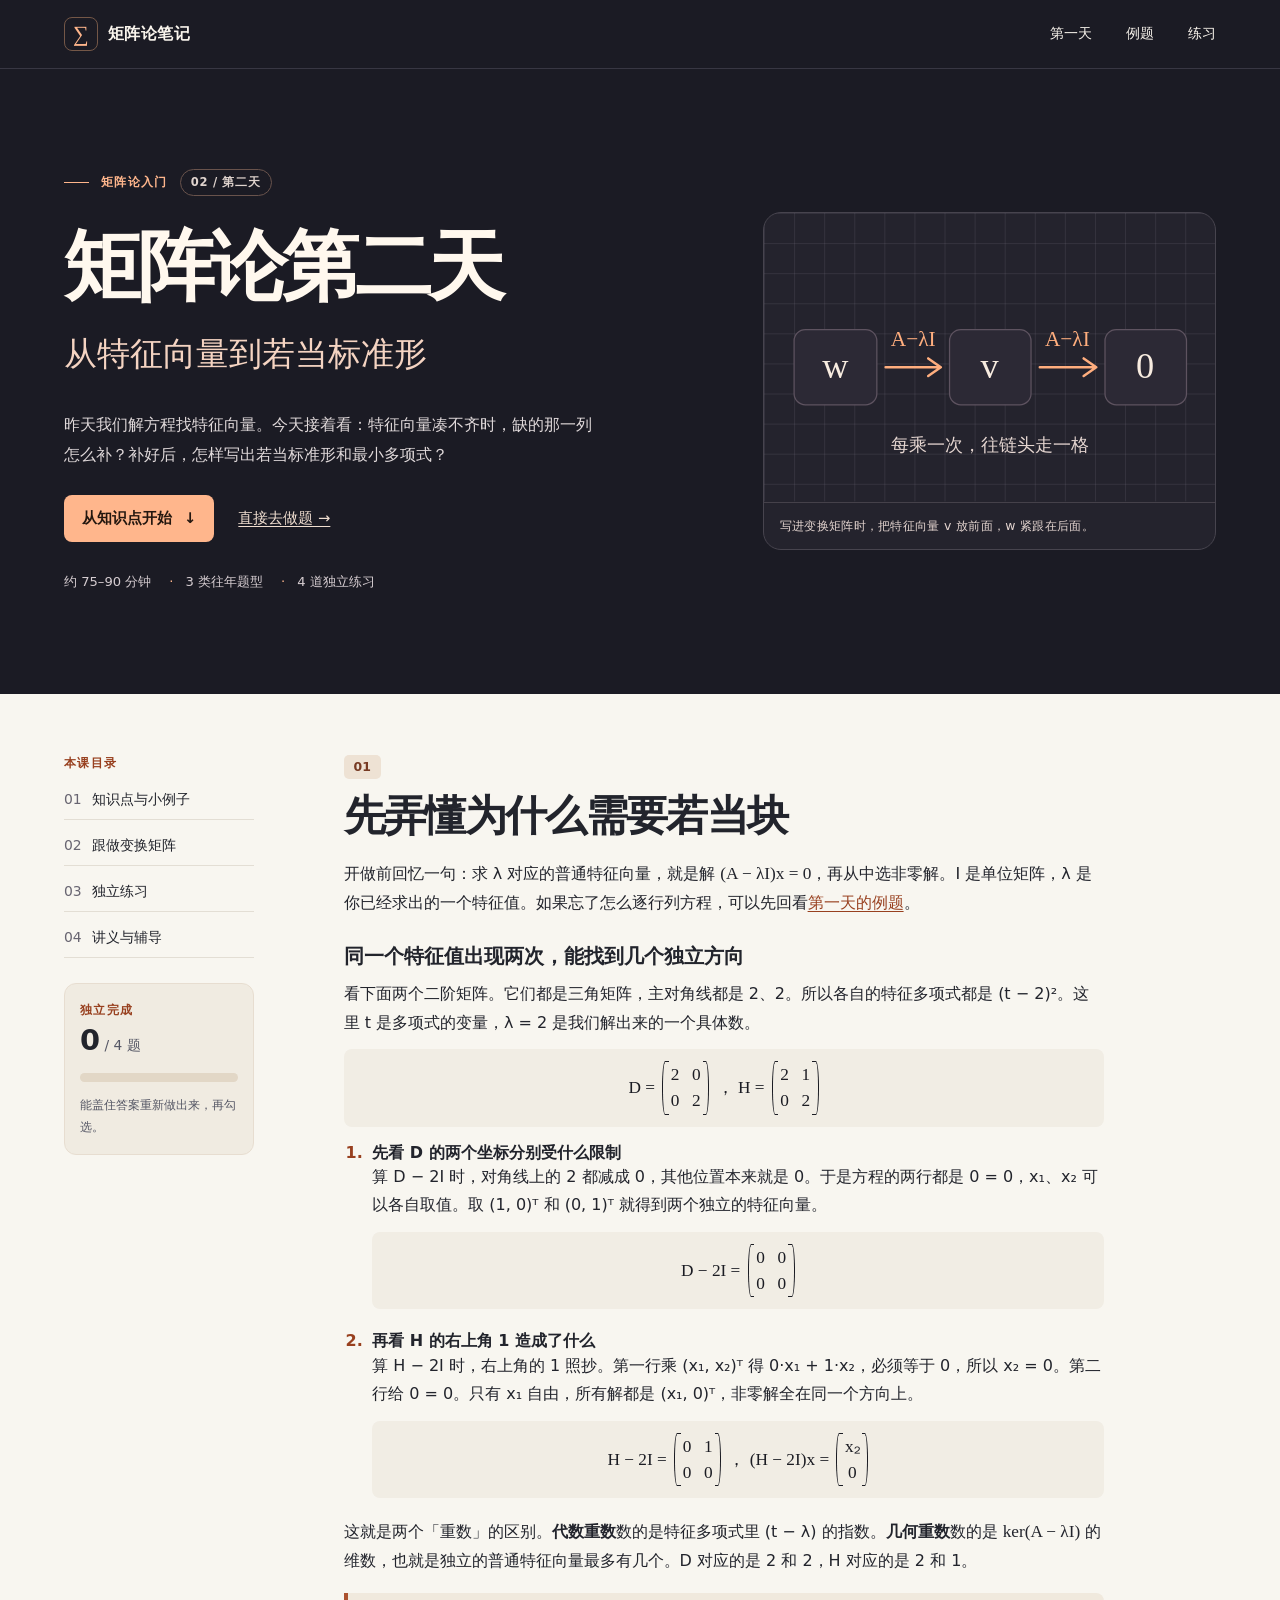
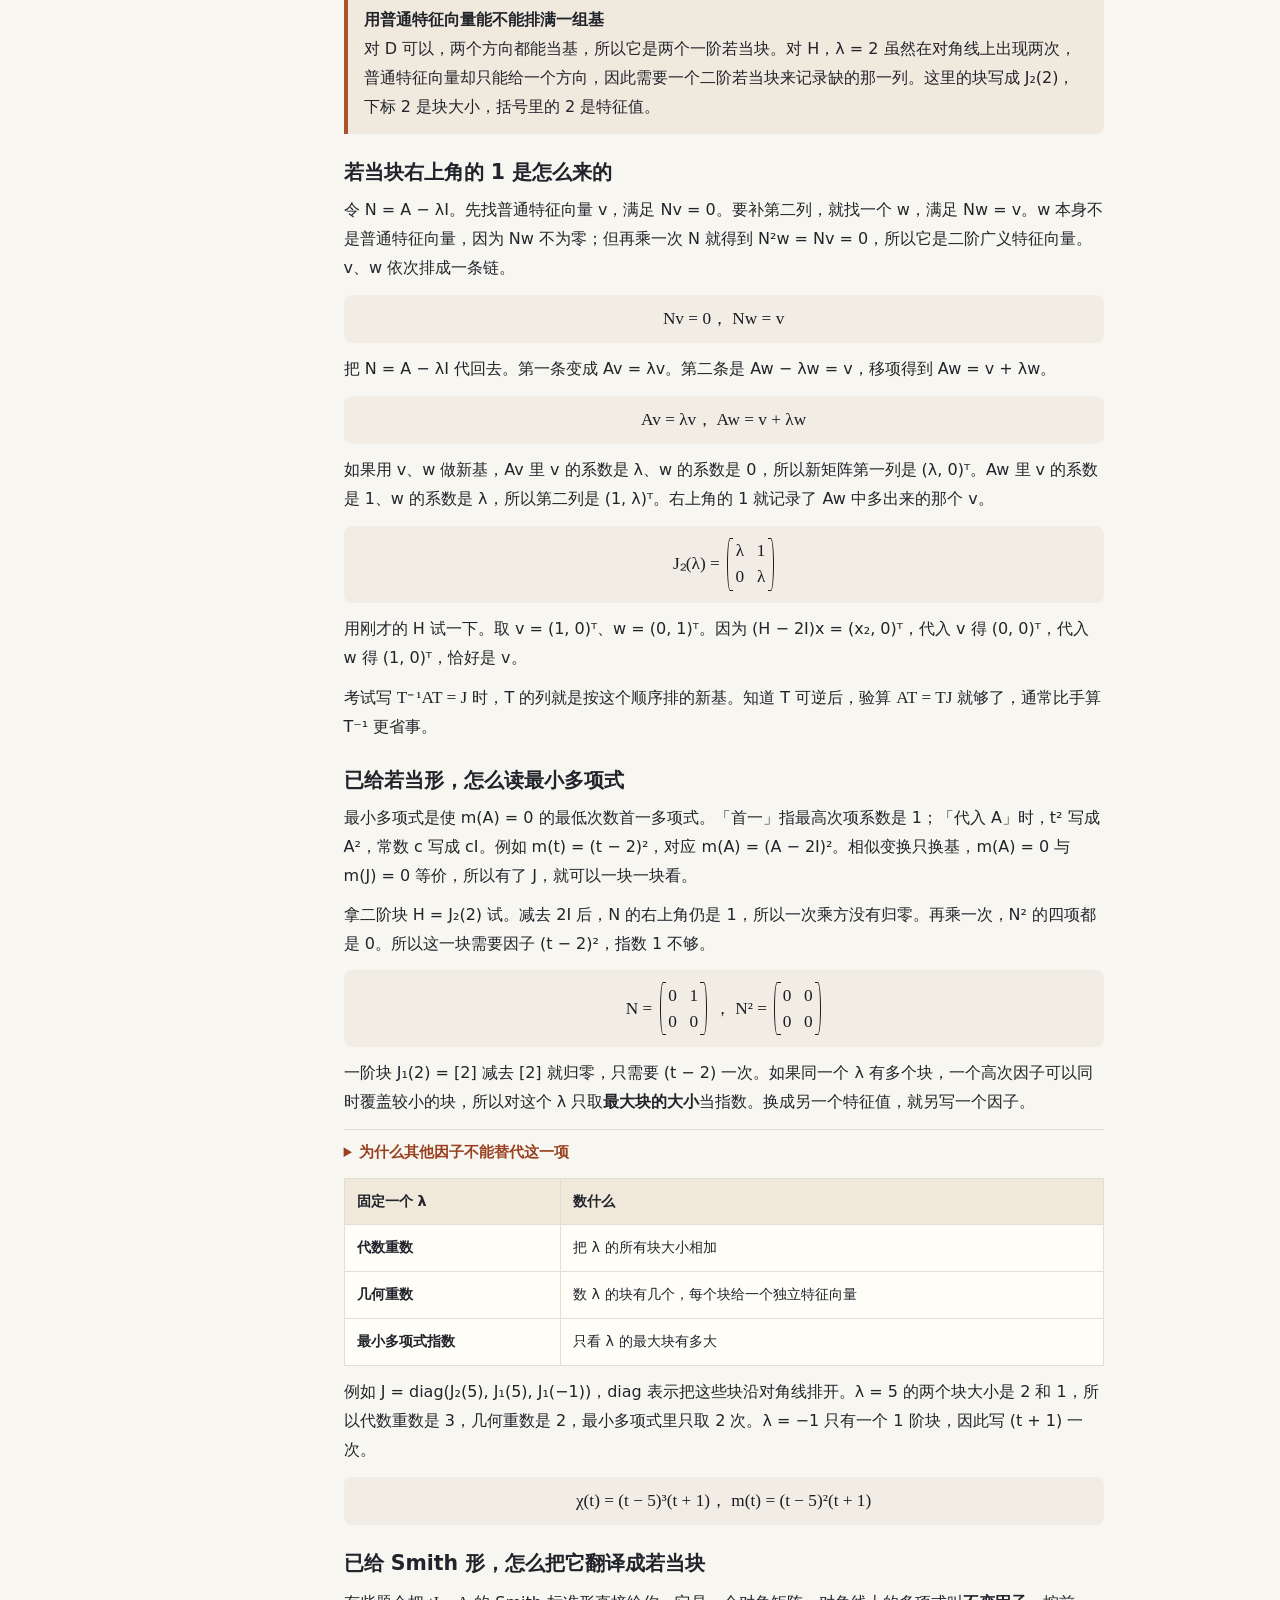
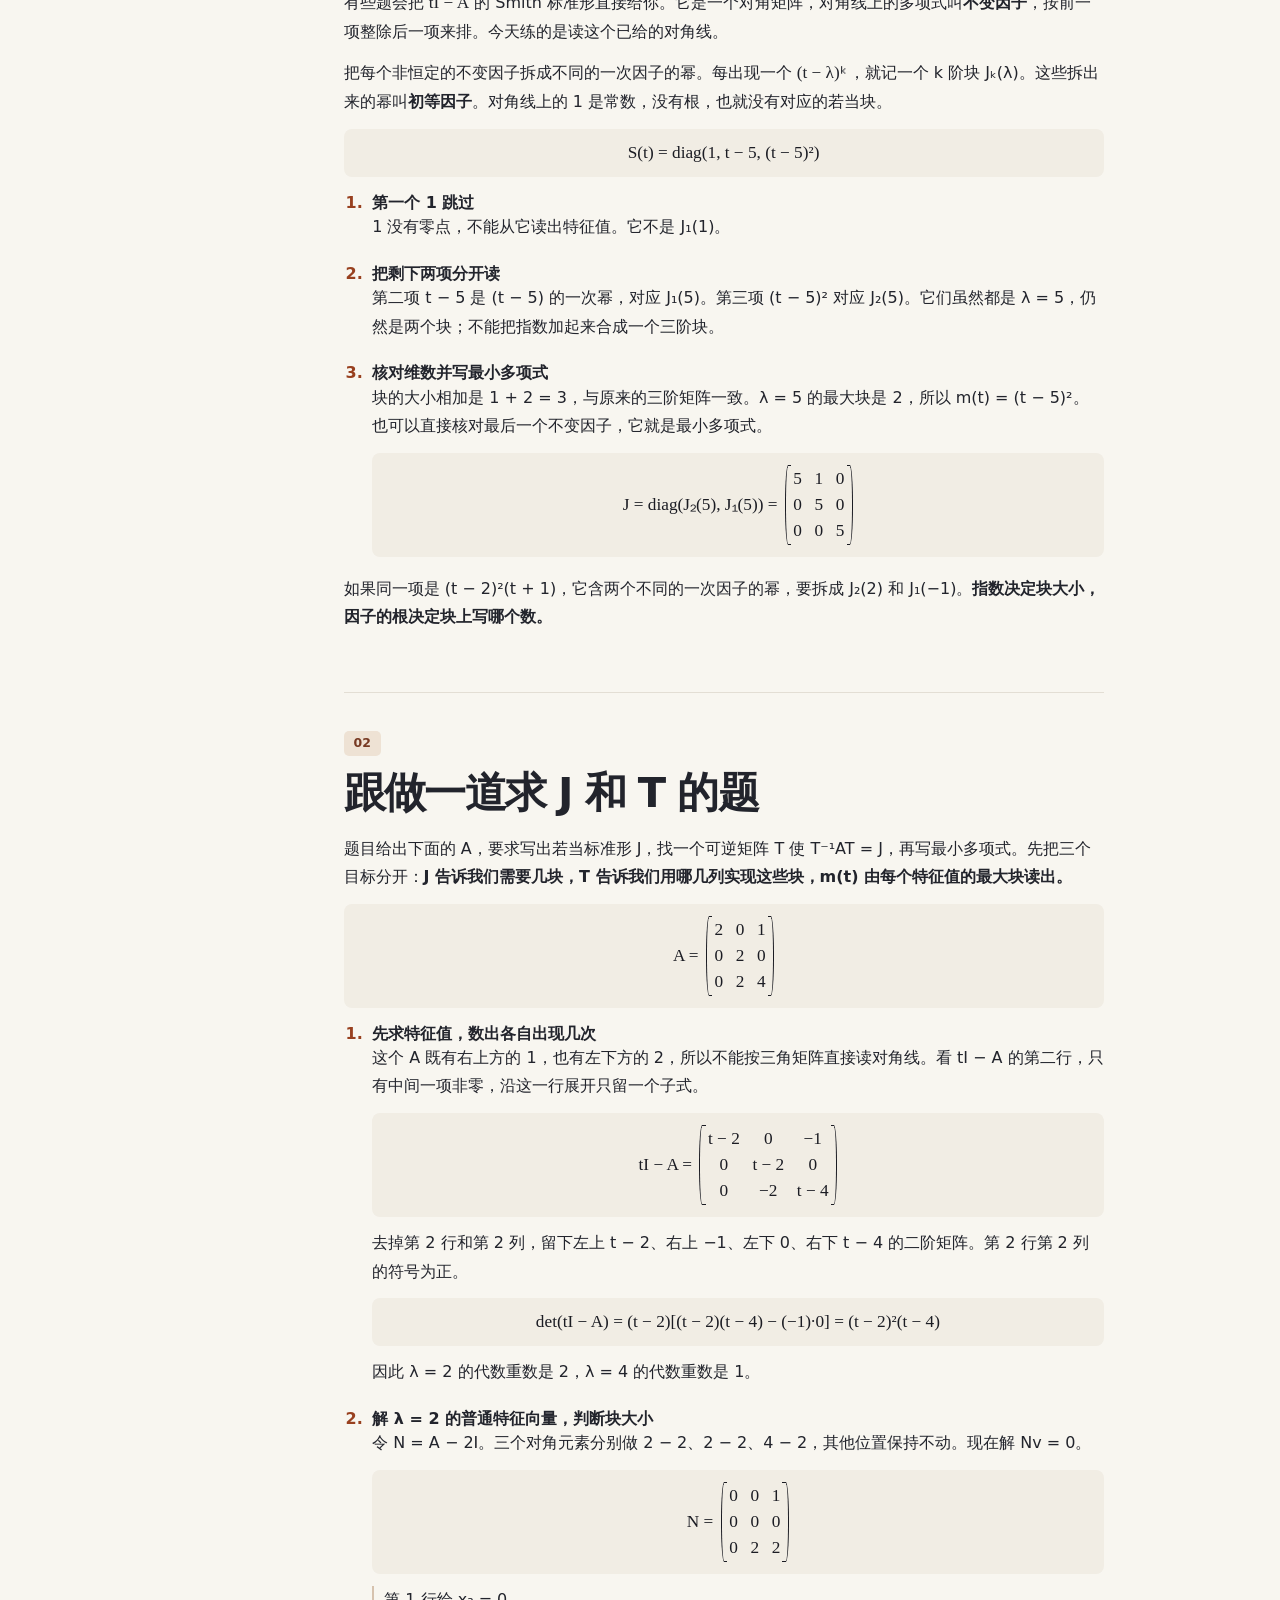
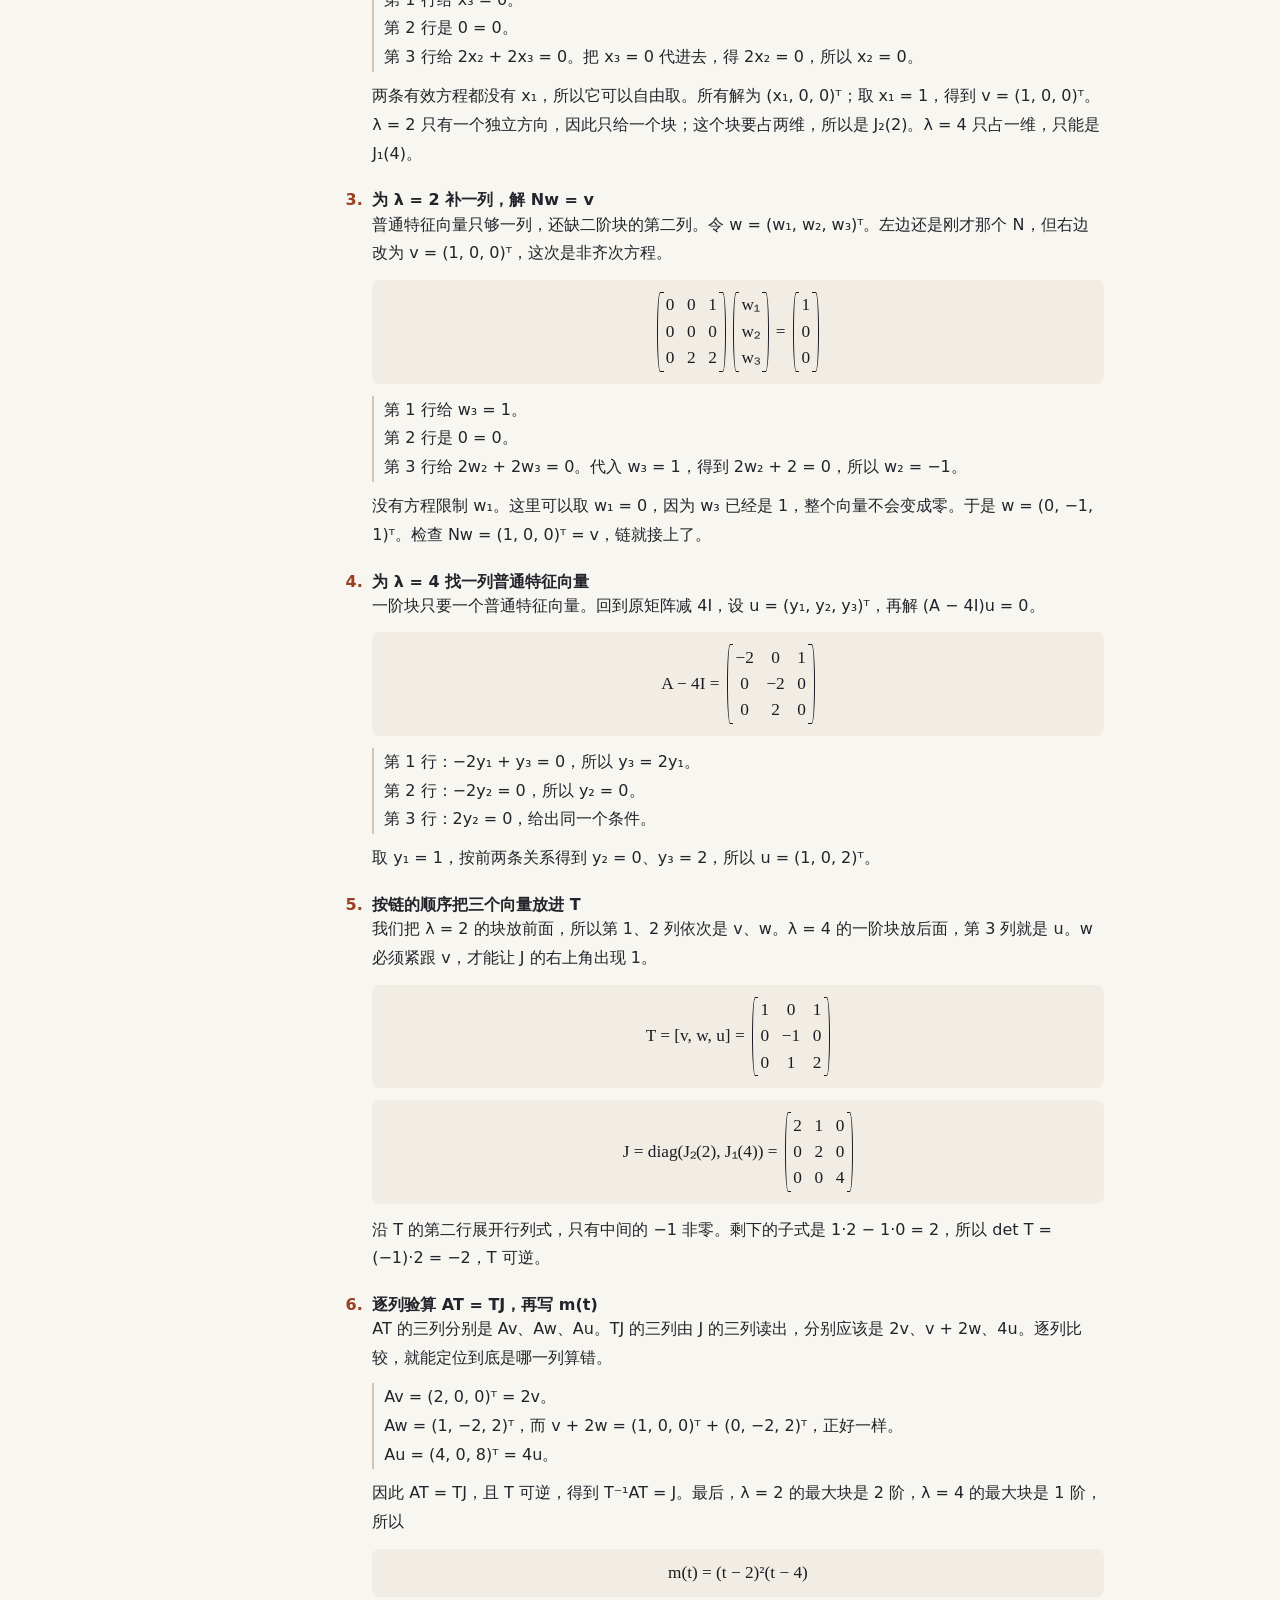
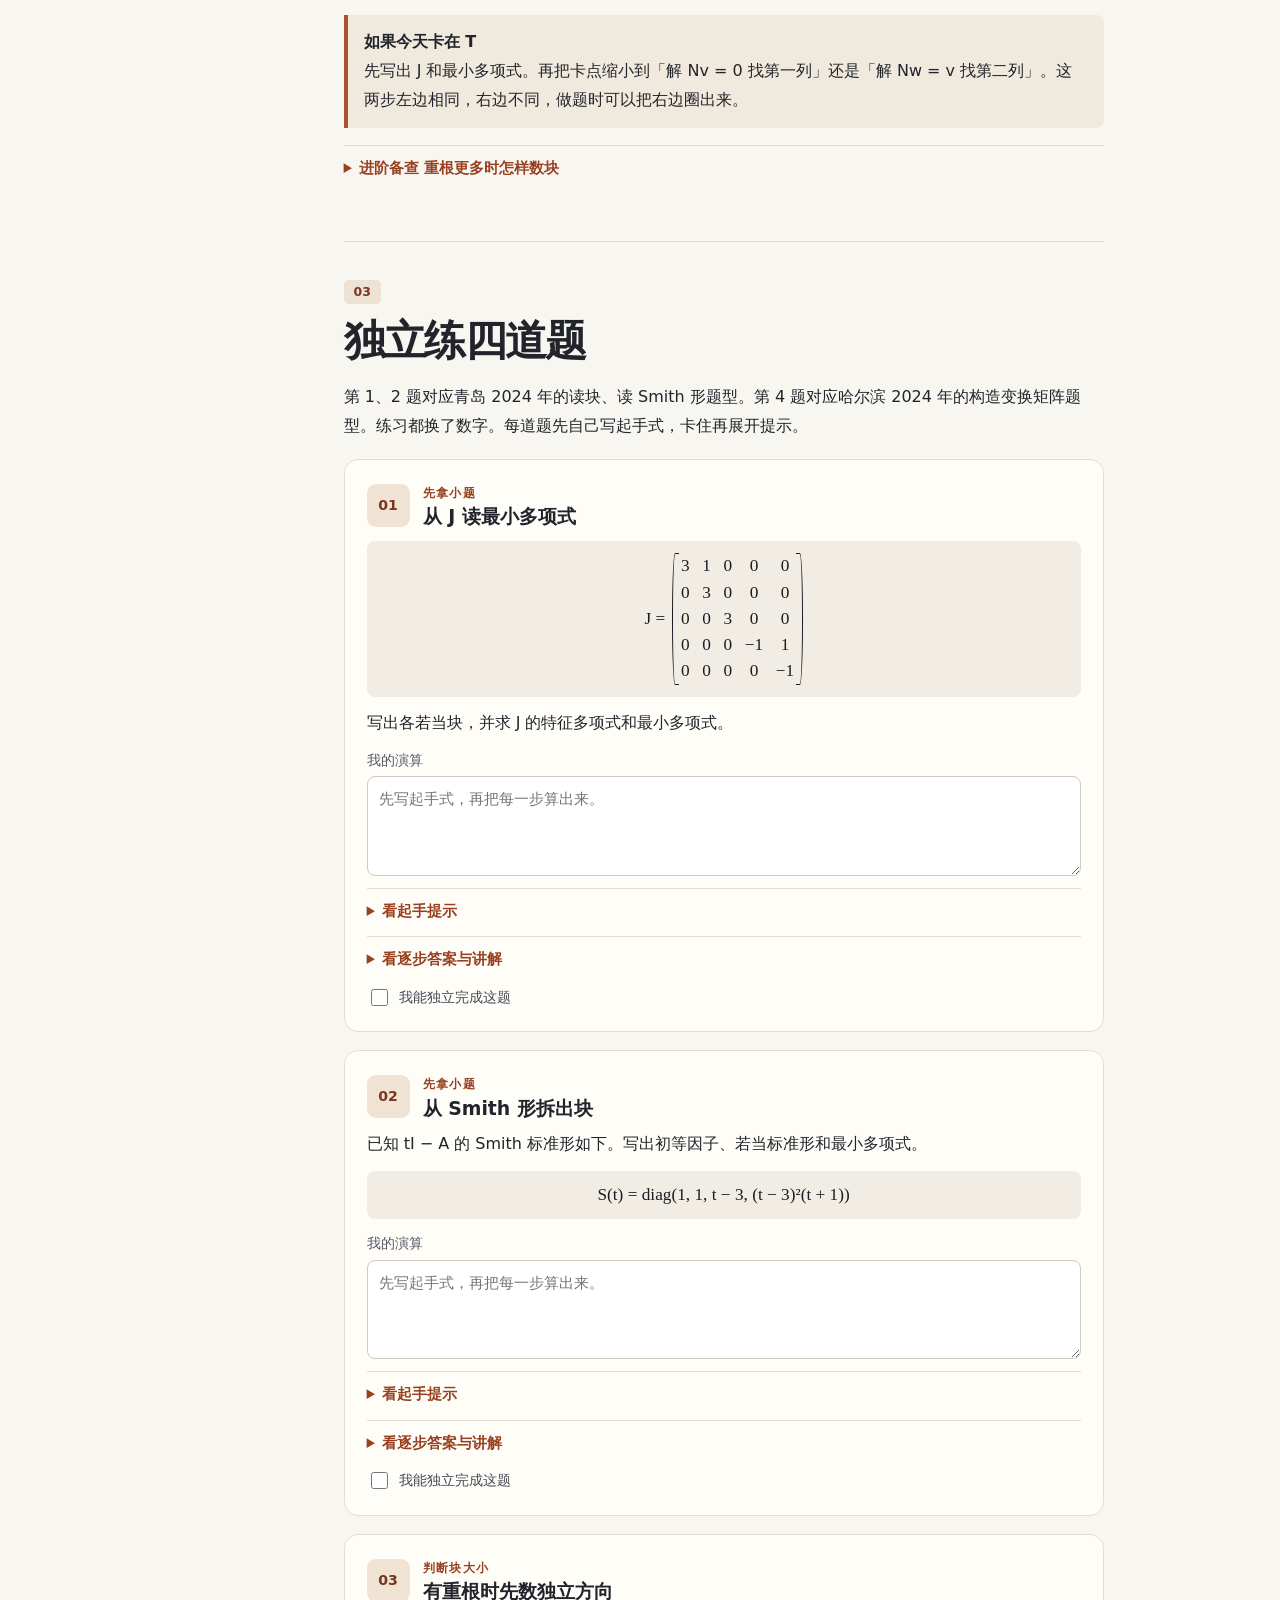
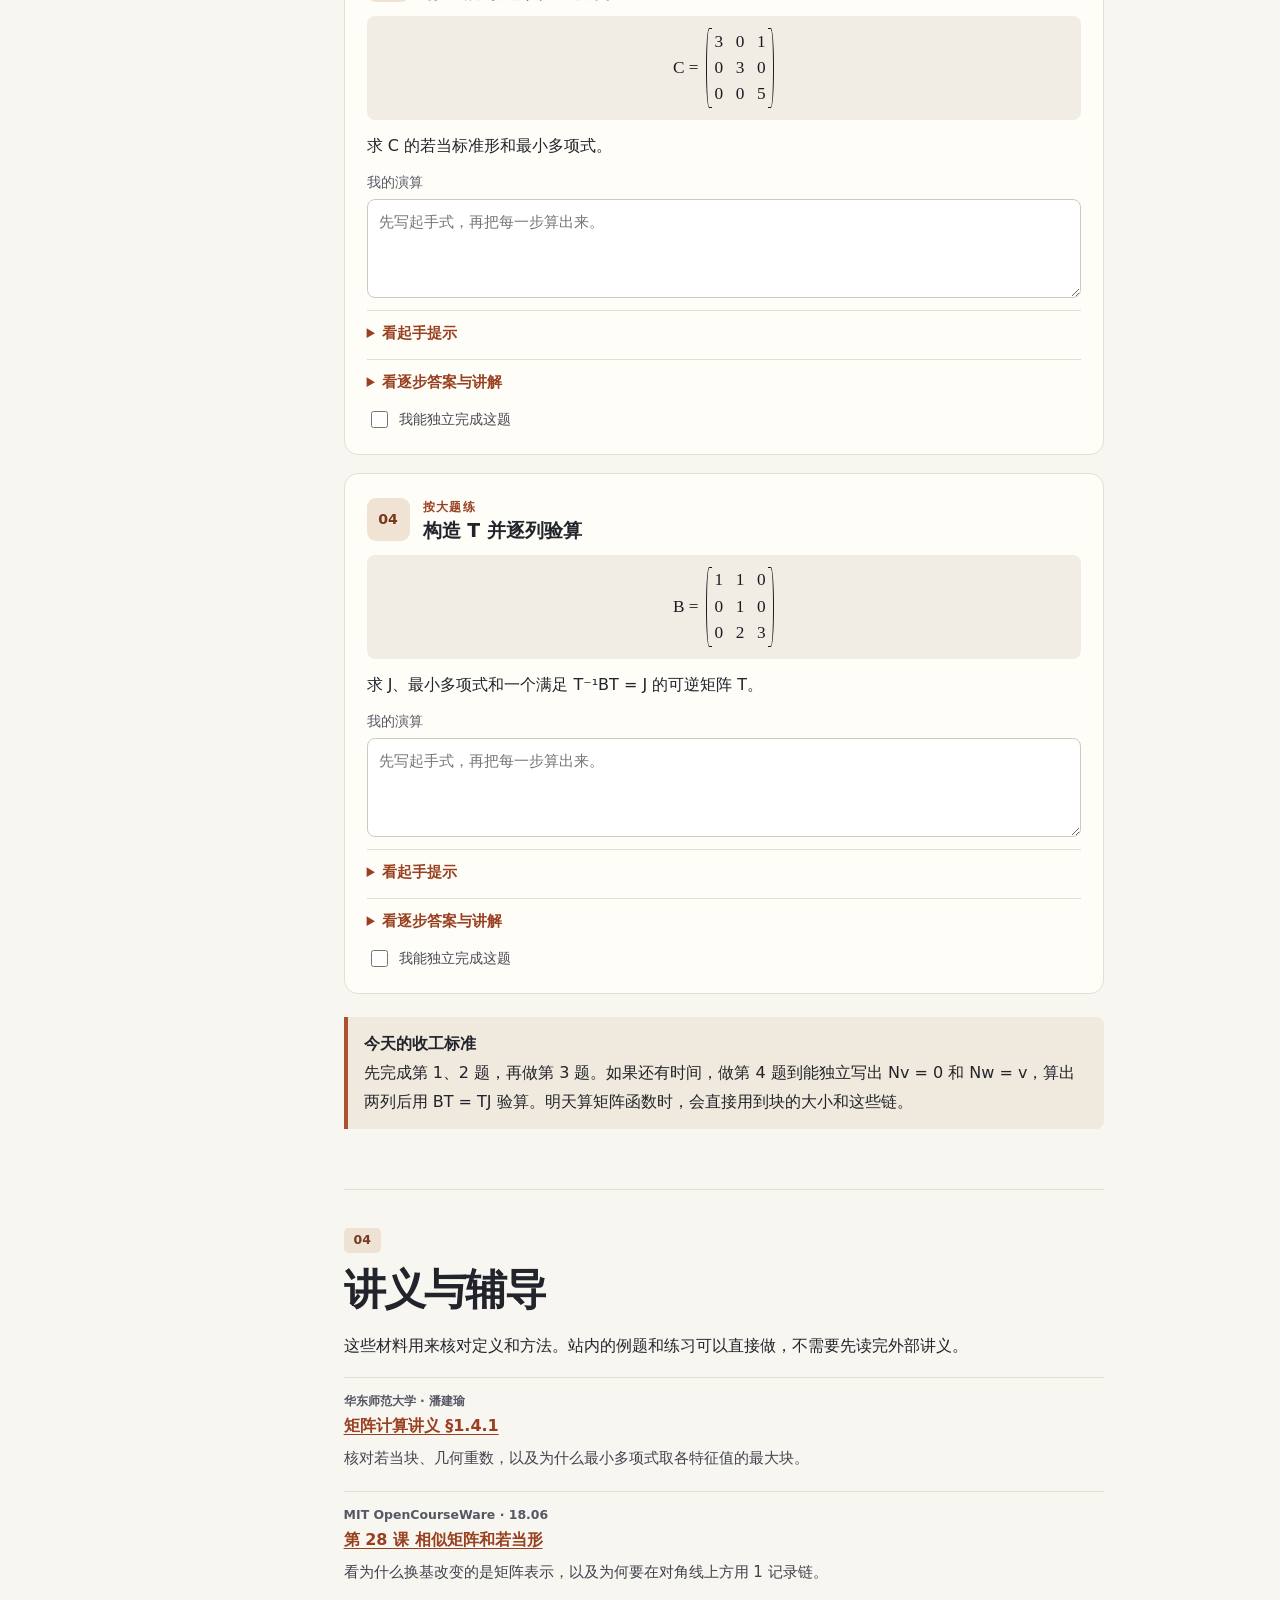
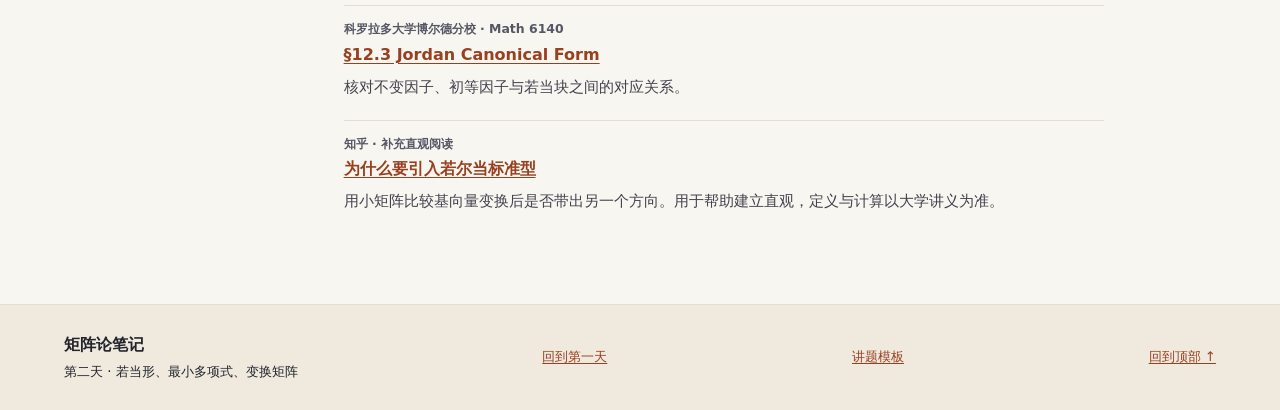
==== day-2.html @ 18c8e643 "Add the second matrix theory lesson on Jordan form" ====
<!doctype html>
<!-- Static adaptation of the Minima default and post layouts. See LICENSE.minima. -->
<html lang="zh-CN">
<head><meta charset="utf-8"><meta name="viewport" content="width=device-width, initial-scale=1">
<title>矩阵论第二天｜若当标准形</title>
<meta name="description" content="从特征向量接到若当标准形。逐步学会读 Jordan 块和 Smith 形、求最小多项式、构造变换矩阵。">
<link rel="stylesheet" href="./style.css"><script src="./study.js" defer></script></head>
<body id="top" data-lesson="night-2"><a class="skip" href="#lesson">跳到正文</a>
<header class="site-header"><div class="wrap header-inner"><a class="brand" href="./index.html"><span class="brand-mark" aria-hidden="true">∑</span>矩阵论笔记</a><nav aria-label="主要导航"><a href="./index.html">第一天</a><a href="#worked">例题</a><a href="#practice">练习</a></nav></div></header>
<main class="page-content" id="lesson"><article class="post">
<header class="hero"><div class="wrap hero-inner"><div>
<p class="eyebrow hero-kicker"><span></span> 矩阵论入门 <b>02 / 第二天</b></p>
<h1>矩阵论第二天</h1><p class="hero-sub">从特征向量到若当标准形</p>
<p class="hero-lede">昨天我们解方程找特征向量。今天接着看：特征向量凑不齐时，缺的那一列怎么补？补好后，怎样写出若当标准形和最小多项式？</p>
<div class="hero-actions"><a class="button" href="#concepts">从知识点开始 <span aria-hidden="true">↓</span></a><a class="hero-link" href="#practice">直接去做题 →</a></div>
<div class="hero-meta"><span>约 75–90 分钟</span><span>3 类往年题型</span><span>4 道独立练习</span></div>
</div><div class="hero-art" aria-hidden="true">
<svg viewBox="0 0 360 230" xmlns="http://www.w3.org/2000/svg"><defs><pattern id="grid" width="24" height="24" patternUnits="userSpaceOnUse"><path d="M24 0H0V24" fill="none" stroke="#7a7885" stroke-width=".6" opacity=".48"/></pattern></defs><rect width="360" height="230" fill="url(#grid)"/><g stroke="#5e5360" fill="#2c2935"><rect x="24" y="93" width="66" height="60" rx="9"/><rect x="148" y="93" width="65" height="60" rx="9"/><rect x="272" y="93" width="65" height="60" rx="9"/></g><g stroke="#ffae7e" stroke-width="2" fill="none" stroke-linejoin="round" stroke-linecap="round"><path d="M97 123h44m-10-7 10 7-10 7M220 123h45m-10-7 10 7-10 7"/></g><g text-anchor="middle" fill="#f8ece0" font-family="Georgia" font-size="29"><text x="57" y="132">w</text><text x="180" y="132">v</text><text x="304" y="132">0</text></g><g text-anchor="middle" fill="#ffae7e" font-family="Georgia" font-size="17"><text x="119" y="106">A−λI</text><text x="242" y="106">A−λI</text></g><text x="180" y="190" text-anchor="middle" fill="#e4d5d0" font-family="system-ui, Microsoft YaHei, sans-serif" font-size="14">每乘一次，往链头走一格</text></svg>
<p>写进变换矩阵时，把特征向量 v 放前面，w 紧跟在后面。</p></div></div></header>
<div class="wrap reader"><aside class="sidebar"><nav aria-label="本文目录"><p class="eyebrow">本课目录</p><a href="#concepts">01 <span>知识点与小例子</span></a><a href="#worked">02 <span>跟做变换矩阵</span></a><a href="#practice">03 <span>独立练习</span></a><a href="#sources">04 <span>讲义与辅导</span></a></nav><div class="progress-card"><p class="eyebrow">独立完成</p><p class="progress-number"><span id="progress-count">0</span><small> / 4 题</small></p><progress id="progress" value="0" max="4" aria-label="独立完成的题数"></progress><p>能盖住答案重新做出来，再勾选。</p></div></aside>
<div class="post-content">
<section id="concepts"><div class="section-num">01</div><h2>先弄懂为什么需要若当块</h2>
<p>开做前回忆一句：求 λ 对应的普通特征向量，就是解 <span class="math">(A − λI)x = 0</span>，再从中选非零解。I 是单位矩阵，λ 是你已经求出的一个特征值。如果忘了怎么逐行列方程，可以先回看<a href="./index.html#worked">第一天的例题</a>。</p>
<h3>同一个特征值出现两次，能找到几个独立方向</h3>
<p>看下面两个二阶矩阵。它们都是三角矩阵，主对角线都是 2、2。所以各自的特征多项式都是 (t − 2)²。这里 t 是多项式的变量，λ = 2 是我们解出来的一个具体数。</p>
<div class="equation">D = <span class="matrix" role="img" aria-label="2 行 2 列，2、0；0、2"><span class="matrix-grid" style="--cols:2" aria-hidden="true"><span>2</span><span>0</span><span>0</span><span>2</span></span></span>， H = <span class="matrix" role="img" aria-label="2 行 2 列，2、1；0、2"><span class="matrix-grid" style="--cols:2" aria-hidden="true"><span>2</span><span>1</span><span>0</span><span>2</span></span></span></div>
<ol class="steps worked-steps"><li><h4>先看 D 的两个坐标分别受什么限制</h4><p>算 D − 2I 时，对角线上的 2 都减成 0，其他位置本来就是 0。于是方程的两行都是 0 = 0，x₁、x₂ 可以各自取值。取 (1, 0)ᵀ 和 (0, 1)ᵀ 就得到两个独立的特征向量。</p><div class="equation">D − 2I = <span class="matrix" role="img" aria-label="2 行 2 列，0、0；0、0"><span class="matrix-grid" style="--cols:2" aria-hidden="true"><span>0</span><span>0</span><span>0</span><span>0</span></span></span></div></li>
<li><h4>再看 H 的右上角 1 造成了什么</h4><p>算 H − 2I 时，右上角的 1 照抄。第一行乘 (x₁, x₂)ᵀ 得 0·x₁ + 1·x₂，必须等于 0，所以 x₂ = 0。第二行给 0 = 0。只有 x₁ 自由，所有解都是 (x₁, 0)ᵀ，非零解全在同一个方向上。</p><div class="equation">H − 2I = <span class="matrix" role="img" aria-label="2 行 2 列，0、1；0、0"><span class="matrix-grid" style="--cols:2" aria-hidden="true"><span>0</span><span>1</span><span>0</span><span>0</span></span></span>， (H − 2I)x = <span class="matrix" role="img" aria-label="2 行 1 列，x₂；0"><span class="matrix-grid" style="--cols:1" aria-hidden="true"><span>x₂</span><span>0</span></span></span></div></li></ol>
<p>这就是两个「重数」的区别。<strong>代数重数</strong>数的是特征多项式里 (t − λ) 的指数。<strong>几何重数</strong>数的是 <span class="math">ker(A − λI)</span> 的维数，也就是独立的普通特征向量最多有几个。D 对应的是 2 和 2，H 对应的是 2 和 1。</p>
<div class="callout"><strong>用普通特征向量能不能排满一组基</strong><p>对 D 可以，两个方向都能当基，所以它是两个一阶若当块。对 H，λ = 2 虽然在对角线上出现两次，普通特征向量却只能给一个方向，因此需要一个二阶若当块来记录缺的那一列。这里的块写成 J₂(2)，下标 2 是块大小，括号里的 2 是特征值。</p></div>
<h3>若当块右上角的 1 是怎么来的</h3>
<p>令 N = A − λI。先找普通特征向量 v，满足 Nv = 0。要补第二列，就找一个 w，满足 Nw = v。w 本身不是普通特征向量，因为 Nw 不为零；但再乘一次 N 就得到 N²w = Nv = 0，所以它是二阶广义特征向量。v、w 依次排成一条链。</p>
<div class="equation">Nv = 0， Nw = v</div>
<p>把 N = A − λI 代回去。第一条变成 Av = λv。第二条是 Aw − λw = v，移项得到 Aw = v + λw。</p>
<div class="equation">Av = λv， Aw = v + λw</div>
<p>如果用 v、w 做新基，Av 里 v 的系数是 λ、w 的系数是 0，所以新矩阵第一列是 (λ, 0)ᵀ。Aw 里 v 的系数是 1、w 的系数是 λ，所以第二列是 (1, λ)ᵀ。右上角的 1 就记录了 Aw 中多出来的那个 v。</p>
<div class="equation">J₂(λ) = <span class="matrix" role="img" aria-label="2 行 2 列，λ、1；0、λ"><span class="matrix-grid" style="--cols:2" aria-hidden="true"><span>λ</span><span>1</span><span>0</span><span>λ</span></span></span></div>
<p>用刚才的 H 试一下。取 v = (1, 0)ᵀ、w = (0, 1)ᵀ。因为 (H − 2I)x = (x₂, 0)ᵀ，代入 v 得 (0, 0)ᵀ，代入 w 得 (1, 0)ᵀ，恰好是 v。</p>
<p>考试写 <span class="math">T⁻¹AT = J</span> 时，T 的列就是按这个顺序排的新基。知道 T 可逆后，验算 <span class="math">AT = TJ</span> 就够了，通常比手算 T⁻¹ 更省事。</p>
<h3>已给若当形，怎么读最小多项式</h3>
<p>最小多项式是使 m(A) = 0 的最低次数首一多项式。「首一」指最高次项系数是 1；「代入 A」时，t² 写成 A²，常数 c 写成 cI。例如 m(t) = (t − 2)²，对应 m(A) = (A − 2I)²。相似变换只换基，m(A) = 0 与 m(J) = 0 等价，所以有了 J，就可以一块一块看。</p>
<p>拿二阶块 H = J₂(2) 试。减去 2I 后，N 的右上角仍是 1，所以一次乘方没有归零。再乘一次，N² 的四项都是 0。所以这一块需要因子 (t − 2)²，指数 1 不够。</p>
<div class="equation">N = <span class="matrix" role="img" aria-label="2 行 2 列，0、1；0、0"><span class="matrix-grid" style="--cols:2" aria-hidden="true"><span>0</span><span>1</span><span>0</span><span>0</span></span></span>， N² = <span class="matrix" role="img" aria-label="2 行 2 列，0、0；0、0"><span class="matrix-grid" style="--cols:2" aria-hidden="true"><span>0</span><span>0</span><span>0</span><span>0</span></span></span></div>
<p>一阶块 J₁(2) = [2] 减去 [2] 就归零，只需要 (t − 2) 一次。如果同一个 λ 有多个块，一个高次因子可以同时覆盖较小的块，所以对这个 λ 只取<strong>最大块的大小</strong>当指数。换成另一个特征值，就另写一个因子。</p>
<details><summary>为什么其他因子不能替代这一项</summary><p>比如在 λ = 2 的若当块上，t − 4 代进去是 J − 4I。它的对角线都是 −2，所以它可逆。乘上这个矩阵不会把原来非零的矩阵变成零。要让 λ = 2 的块归零，仍要靠足够多次的 J − 2I。</p></details>
<div class="table-wrap"><table><thead><tr><th scope="col">固定一个 λ</th><th scope="col">数什么</th></tr></thead><tbody>
<tr><th scope="row">代数重数</th><td>把 λ 的所有块大小相加</td></tr>
<tr><th scope="row">几何重数</th><td>数 λ 的块有几个，每个块给一个独立特征向量</td></tr>
<tr><th scope="row">最小多项式指数</th><td>只看 λ 的最大块有多大</td></tr>
</tbody></table></div>
<p>例如 J = diag(J₂(5), J₁(5), J₁(−1))，diag 表示把这些块沿对角线排开。λ = 5 的两个块大小是 2 和 1，所以代数重数是 3，几何重数是 2，最小多项式里只取 2 次。λ = −1 只有一个 1 阶块，因此写 (t + 1) 一次。</p>
<div class="equation">χ(t) = (t − 5)³(t + 1)， m(t) = (t − 5)²(t + 1)</div>
<h3>已给 Smith 形，怎么把它翻译成若当块</h3>
<p>有些题会把 <span class="math">tI − A</span> 的 Smith 标准形直接给你。它是一个对角矩阵，对角线上的多项式叫<strong>不变因子</strong>，按前一项整除后一项来排。今天练的是读这个已给的对角线。</p>
<p>把每个非恒定的不变因子拆成不同的一次因子的幂。每出现一个 <span class="math">(t − λ)ᵏ</span>，就记一个 k 阶块 Jₖ(λ)。这些拆出来的幂叫<strong>初等因子</strong>。对角线上的 1 是常数，没有根，也就没有对应的若当块。</p>
<div class="equation">S(t) = diag(1, t − 5, (t − 5)²)</div>
<ol class="steps worked-steps"><li><h4>第一个 1 跳过</h4><p>1 没有零点，不能从它读出特征值。它不是 J₁(1)。</p></li>
<li><h4>把剩下两项分开读</h4><p>第二项 t − 5 是 (t − 5) 的一次幂，对应 J₁(5)。第三项 (t − 5)² 对应 J₂(5)。它们虽然都是 λ = 5，仍然是两个块；不能把指数加起来合成一个三阶块。</p></li>
<li><h4>核对维数并写最小多项式</h4><p>块的大小相加是 1 + 2 = 3，与原来的三阶矩阵一致。λ = 5 的最大块是 2，所以 m(t) = (t − 5)²。也可以直接核对最后一个不变因子，它就是最小多项式。</p><div class="equation">J = diag(J₂(5), J₁(5)) = <span class="matrix" role="img" aria-label="3 行 3 列，5、1、0；0、5、0；0、0、5"><span class="matrix-grid" style="--cols:3" aria-hidden="true"><span>5</span><span>1</span><span>0</span><span>0</span><span>5</span><span>0</span><span>0</span><span>0</span><span>5</span></span></span></div></li></ol>
<p>如果同一项是 (t − 2)²(t + 1)，它含两个不同的一次因子的幂，要拆成 J₂(2) 和 J₁(−1)。<strong>指数决定块大小，因子的根决定块上写哪个数。</strong></p>
</section>
<section id="worked"><div class="section-num">02</div><h2>跟做一道求 J 和 T 的题</h2>
<p>题目给出下面的 A，要求写出若当标准形 J，找一个可逆矩阵 T 使 T⁻¹AT = J，再写最小多项式。先把三个目标分开：<strong>J 告诉我们需要几块，T 告诉我们用哪几列实现这些块，m(t) 由每个特征值的最大块读出。</strong></p>
<div class="equation">A = <span class="matrix" role="img" aria-label="3 行 3 列，2、0、1；0、2、0；0、2、4"><span class="matrix-grid" style="--cols:3" aria-hidden="true"><span>2</span><span>0</span><span>1</span><span>0</span><span>2</span><span>0</span><span>0</span><span>2</span><span>4</span></span></span></div>
<ol class="steps worked-steps"><li><h4>先求特征值，数出各自出现几次</h4><p>这个 A 既有右上方的 1，也有左下方的 2，所以不能按三角矩阵直接读对角线。看 tI − A 的第二行，只有中间一项非零，沿这一行展开只留一个子式。</p><div class="equation">tI − A = <span class="matrix" role="img" aria-label="3 行 3 列，t − 2、0、−1；0、t − 2、0；0、−2、t − 4"><span class="matrix-grid" style="--cols:3" aria-hidden="true"><span>t − 2</span><span>0</span><span>−1</span><span>0</span><span>t − 2</span><span>0</span><span>0</span><span>−2</span><span>t − 4</span></span></span></div><p>去掉第 2 行和第 2 列，留下左上 t − 2、右上 −1、左下 0、右下 t − 4 的二阶矩阵。第 2 行第 2 列的符号为正。</p><div class="equation">det(tI − A) = (t − 2)[(t − 2)(t − 4) − (−1)·0] = (t − 2)²(t − 4)</div><p>因此 λ = 2 的代数重数是 2，λ = 4 的代数重数是 1。</p></li>
<li><h4>解 λ = 2 的普通特征向量，判断块大小</h4><p>令 N = A − 2I。三个对角元素分别做 2 − 2、2 − 2、4 − 2，其他位置保持不动。现在解 Nv = 0。</p><div class="equation">N = <span class="matrix" role="img" aria-label="3 行 3 列，0、0、1；0、0、0；0、2、2"><span class="matrix-grid" style="--cols:3" aria-hidden="true"><span>0</span><span>0</span><span>1</span><span>0</span><span>0</span><span>0</span><span>0</span><span>2</span><span>2</span></span></span></div><p class="solution-work">第 1 行给 x₃ = 0。<br>第 2 行是 0 = 0。<br>第 3 行给 2x₂ + 2x₃ = 0。把 x₃ = 0 代进去，得 2x₂ = 0，所以 x₂ = 0。</p><p>两条有效方程都没有 x₁，所以它可以自由取。所有解为 (x₁, 0, 0)ᵀ；取 x₁ = 1，得到 v = (1, 0, 0)ᵀ。λ = 2 只有一个独立方向，因此只给一个块；这个块要占两维，所以是 J₂(2)。λ = 4 只占一维，只能是 J₁(4)。</p></li>
<li><h4>为 λ = 2 补一列，解 Nw = v</h4><p>普通特征向量只够一列，还缺二阶块的第二列。令 w = (w₁, w₂, w₃)ᵀ。左边还是刚才那个 N，但右边改为 v = (1, 0, 0)ᵀ，这次是非齐次方程。</p><div class="equation"><span class="matrix" role="img" aria-label="3 行 3 列，0、0、1；0、0、0；0、2、2"><span class="matrix-grid" style="--cols:3" aria-hidden="true"><span>0</span><span>0</span><span>1</span><span>0</span><span>0</span><span>0</span><span>0</span><span>2</span><span>2</span></span></span><span class="matrix" role="img" aria-label="3 行 1 列，w₁；w₂；w₃"><span class="matrix-grid" style="--cols:1" aria-hidden="true"><span>w₁</span><span>w₂</span><span>w₃</span></span></span> = <span class="matrix" role="img" aria-label="3 行 1 列，1；0；0"><span class="matrix-grid" style="--cols:1" aria-hidden="true"><span>1</span><span>0</span><span>0</span></span></span></div><p class="solution-work">第 1 行给 w₃ = 1。<br>第 2 行是 0 = 0。<br>第 3 行给 2w₂ + 2w₃ = 0。代入 w₃ = 1，得到 2w₂ + 2 = 0，所以 w₂ = −1。</p><p>没有方程限制 w₁。这里可以取 w₁ = 0，因为 w₃ 已经是 1，整个向量不会变成零。于是 w = (0, −1, 1)ᵀ。检查 Nw = (1, 0, 0)ᵀ = v，链就接上了。</p></li>
<li><h4>为 λ = 4 找一列普通特征向量</h4><p>一阶块只要一个普通特征向量。回到原矩阵减 4I，设 u = (y₁, y₂, y₃)ᵀ，再解 (A − 4I)u = 0。</p><div class="equation">A − 4I = <span class="matrix" role="img" aria-label="3 行 3 列，−2、0、1；0、−2、0；0、2、0"><span class="matrix-grid" style="--cols:3" aria-hidden="true"><span>−2</span><span>0</span><span>1</span><span>0</span><span>−2</span><span>0</span><span>0</span><span>2</span><span>0</span></span></span></div><p class="solution-work">第 1 行：−2y₁ + y₃ = 0，所以 y₃ = 2y₁。<br>第 2 行：−2y₂ = 0，所以 y₂ = 0。<br>第 3 行：2y₂ = 0，给出同一个条件。</p><p>取 y₁ = 1，按前两条关系得到 y₂ = 0、y₃ = 2，所以 u = (1, 0, 2)ᵀ。</p></li>
<li><h4>按链的顺序把三个向量放进 T</h4><p>我们把 λ = 2 的块放前面，所以第 1、2 列依次是 v、w。λ = 4 的一阶块放后面，第 3 列就是 u。w 必须紧跟 v，才能让 J 的右上角出现 1。</p><div class="equation">T = [v, w, u] = <span class="matrix" role="img" aria-label="3 行 3 列，1、0、1；0、−1、0；0、1、2"><span class="matrix-grid" style="--cols:3" aria-hidden="true"><span>1</span><span>0</span><span>1</span><span>0</span><span>−1</span><span>0</span><span>0</span><span>1</span><span>2</span></span></span></div><div class="equation">J = diag(J₂(2), J₁(4)) = <span class="matrix" role="img" aria-label="3 行 3 列，2、1、0；0、2、0；0、0、4"><span class="matrix-grid" style="--cols:3" aria-hidden="true"><span>2</span><span>1</span><span>0</span><span>0</span><span>2</span><span>0</span><span>0</span><span>0</span><span>4</span></span></span></div><p>沿 T 的第二行展开行列式，只有中间的 −1 非零。剩下的子式是 1·2 − 1·0 = 2，所以 det T = (−1)·2 = −2，T 可逆。</p></li>
<li><h4>逐列验算 AT = TJ，再写 m(t)</h4><p>AT 的三列分别是 Av、Aw、Au。TJ 的三列由 J 的三列读出，分别应该是 2v、v + 2w、4u。逐列比较，就能定位到底是哪一列算错。</p><p class="solution-work">Av = (2, 0, 0)ᵀ = 2v。<br>Aw = (1, −2, 2)ᵀ，而 v + 2w = (1, 0, 0)ᵀ + (0, −2, 2)ᵀ，正好一样。<br>Au = (4, 0, 8)ᵀ = 4u。</p><p>因此 AT = TJ，且 T 可逆，得到 T⁻¹AT = J。最后，λ = 2 的最大块是 2 阶，λ = 4 的最大块是 1 阶，所以</p><div class="equation">m(t) = (t − 2)²(t − 4)</div></li></ol>
<div class="callout"><strong>如果今天卡在 T</strong><p>先写出 J 和最小多项式。再把卡点缩小到「解 Nv = 0 找第一列」还是「解 Nw = v 找第二列」。这两步左边相同，右边不同，做题时可以把右边圈出来。</p></div>
<details><summary>进阶备查 重根更多时怎样数块</summary><p>固定 λ，令 N = A − λI，记 dₖ = dim ker(Nᵏ)，并令 d₀ = 0。对一个大小为 s 的 λ 块，前 k 次沿链往前移，贡献 min(k, s) 个零方向；其他特征值对应的块在减去 λI 后仍可逆，所以不贡献。于是 dₖ − dₖ₋₁ 就是大小至少为 k 的块的个数。例如 d₁ = 2、d₂ = 3、d₃ = 3，说明一共两个块，其中一个至少二阶，没有三阶块，所以块大小是 2 和 1。</p></details>
</section>
<section id="practice"><div class="section-num">03</div><h2>独立练四道题</h2>
<p>第 1、2 题对应青岛 2024 年的读块、读 Smith 形题型。第 4 题对应哈尔滨 2024 年的构造变换矩阵题型。练习都换了数字。每道题先自己写起手式，卡住再展开提示。</p>
<div class="exercise" id="q1">
<div class="ex-top"><span class="ex-no">01</span><div><p class="eyebrow">先拿小题</p><h3>从 J 读最小多项式</h3></div></div>
<div class="equation">J = <span class="matrix" role="img" aria-label="5 行 5 列，3、1、0、0、0；0、3、0、0、0；0、0、3、0、0；0、0、0、−1、1；0、0、0、0、−1"><span class="matrix-grid" style="--cols:5" aria-hidden="true"><span>3</span><span>1</span><span>0</span><span>0</span><span>0</span><span>0</span><span>3</span><span>0</span><span>0</span><span>0</span><span>0</span><span>0</span><span>3</span><span>0</span><span>0</span><span>0</span><span>0</span><span>0</span><span>−1</span><span>1</span><span>0</span><span>0</span><span>0</span><span>0</span><span>−1</span></span></span></div><p>写出各若当块，并求 J 的特征多项式和最小多项式。</p>
<label class="work-label" for="work-1">我的演算</label><textarea id="work-1" rows="3" spellcheck="false" placeholder="先写起手式，再把每一步算出来。"></textarea>
<details><summary>看起手提示</summary><p>盯住紧挨主对角线的上方一格。那里是 1 就继续同一个块，是 0 就在这里断开。</p></details>
<details class="solution"><summary>看逐步答案与讲解</summary>
<div class="solution-route"><p><strong>先读题</strong> 先标出矩阵里哪些对角位置连在一起，再分别计算两个多项式的指数。</p><p><strong>解题路线</strong> 用紧邻对角线的 1 找块的边界。对同一个 λ，分别求块大小的和与最大值。</p></div>
<ol class="steps solution-steps"><li><h4>沿对角线从左到右切块</h4><p>第 1 行第 2 列是 1，第 1、2 个对角位置连成 J₂(3)。第 2 行第 3 列是 0，所以第 3 个位置单独是 J₁(3)。第 3 行第 4 列是 0，另开一块。第 4 行第 5 列是 1，所以最后两格组成 J₂(−1)。</p></li>
<li><h4>求特征多项式时按对角线出现次数计</h4><p>J 是上三角矩阵，det(tI − J) 直接把对角线相乘。3 出现 2 + 1 = 3 次，−1 出现 2 次。</p><div class="equation">χ(t) = (t − 3)³(t + 1)²</div></li>
<li><h4>求最小多项式时只取各特征值的最大块</h4><p>λ = 3 有 2 阶和 1 阶两块，(t − 3)² 已经能让两块都归零，指数 1 则清不掉二阶块的 1。λ = −1 只有一块，大小为 2，所以用 (t + 1)²。</p><div class="equation">m(t) = (t − 3)²(t + 1)²</div></li>
<li><h4>核对块大小和两个多项式的关系</h4><p>块大小 2 + 1 + 2 = 5，正好是矩阵阶数。m(t) 的每个指数都没有超过 χ(t) 对应的指数，因此 m(t) 整除 χ(t)，检查通过。</p></li></ol>
<p class="solution-note"><strong>卷面答案</strong> J = diag(J₂(3), J₁(3), J₂(−1))，χ(t) = (t − 3)³(t + 1)²，m(t) = (t − 3)²(t + 1)²。</p>
<p class="solution-note"><strong>容易丢分的地方</strong> 第三个 3 前面没有 1 和它相连，所以它单独是一个块。不能因为三个对角元都等于 3，就把它们并成三阶块。</p>
<p class="verify"><strong>盖住答案试着说</strong> 同一个特征值有 2 阶和 1 阶两块，为什么两个多项式分别写 3 次和 2 次？</p></details>
<label class="check"><input type="checkbox" data-check="1"> 我能独立完成这题</label></div>
<div class="exercise" id="q2">
<div class="ex-top"><span class="ex-no">02</span><div><p class="eyebrow">先拿小题</p><h3>从 Smith 形拆出块</h3></div></div>
<p>已知 tI − A 的 Smith 标准形如下。写出初等因子、若当标准形和最小多项式。</p><div class="equation">S(t) = diag(1, 1, t − 3, (t − 3)²(t + 1))</div>
<label class="work-label" for="work-2">我的演算</label><textarea id="work-2" rows="3" spellcheck="false" placeholder="先写起手式，再把每一步算出来。"></textarea>
<details><summary>看起手提示</summary><p>跳过两个 1，分开读后两项。最后一项虽然是一项，却含有两个不同的一次因子的幂。</p></details>
<details class="solution"><summary>看逐步答案与讲解</summary>
<div class="solution-route"><p><strong>先读题</strong> 已知的是 tI − A 的不变因子。要先把这些多项式拆成初等因子，再逐个换成若当块。</p><p><strong>解题路线</strong> 跳过常数 1 → 对每个不变因子分别做因式分解 → 一项幂换一块。</p></div>
<ol class="steps solution-steps"><li><h4>把四个对角项逐个看</h4><p>前两项都是 1，没有根，跳过。第三项 t − 3 本身是一次因子的幂。第四项 (t − 3)²(t + 1) 要拆成 (t − 3)² 和 t + 1 两个初等因子。</p><div class="equation">初等因子：t − 3，(t − 3)²，t + 1</div></li>
<li><h4>逐个把根和指数换成块</h4><p>t − 3 的根是 3，指数是 1，得到 J₁(3)。(t − 3)² 的根仍是 3，指数是 2，得到 J₂(3)。t + 1 = t − (−1)，根是 −1，指数是 1，得到 J₁(−1)。</p><div class="equation">J = diag(J₂(3), J₁(3), J₁(−1)) = <span class="matrix" role="img" aria-label="4 行 4 列，3、1、0、0；0、3、0、0；0、0、3、0；0、0、0、−1"><span class="matrix-grid" style="--cols:4" aria-hidden="true"><span>3</span><span>1</span><span>0</span><span>0</span><span>0</span><span>3</span><span>0</span><span>0</span><span>0</span><span>0</span><span>3</span><span>0</span><span>0</span><span>0</span><span>0</span><span>−1</span></span></span></div></li>
<li><h4>求最小多项式并核对</h4><p>对 λ = 3 取最大块 2，对 λ = −1 取最大块 1，得 m(t) = (t − 3)²(t + 1)。它也等于最后一个不变因子。块大小相加为 2 + 1 + 1 = 4，和题设一致。</p></li></ol>
<p class="solution-note"><strong>卷面答案</strong> 初等因子为 t − 3、(t − 3)²、t + 1；J = diag(J₂(3), J₁(3), J₁(−1))；m(t) = (t − 3)²(t + 1)。</p>
<p class="solution-note"><strong>容易丢分的地方</strong> 最后一项的总次数是 3，但不能读成一个三阶块，因为里面有两个不同的根。别把 t + 1 的根读成 1。</p>
<p class="verify"><strong>盖住答案试着说</strong> 为什么最后一个不变因子会贡献两个块，但仍只算一个不变因子？</p></details>
<label class="check"><input type="checkbox" data-check="2"> 我能独立完成这题</label></div>
<div class="exercise" id="q3">
<div class="ex-top"><span class="ex-no">03</span><div><p class="eyebrow">判断块大小</p><h3>有重根时先数独立方向</h3></div></div>
<div class="equation">C = <span class="matrix" role="img" aria-label="3 行 3 列，3、0、1；0、3、0；0、0、5"><span class="matrix-grid" style="--cols:3" aria-hidden="true"><span>3</span><span>0</span><span>1</span><span>0</span><span>3</span><span>0</span><span>0</span><span>0</span><span>5</span></span></span></div><p>求 C 的若当标准形和最小多项式。</p>
<label class="work-label" for="work-3">我的演算</label><textarea id="work-3" rows="3" spellcheck="false" placeholder="先写起手式，再把每一步算出来。"></textarea>
<details><summary>看起手提示</summary><p>λ = 3 的代数重数是 2。写出 C − 3I 后，先看有几条有效方程、留下几个自由变量。</p></details>
<details class="solution"><summary>看逐步答案与讲解</summary>
<div class="solution-route"><p><strong>先读题</strong> 题目要的是 J 和 m(t)。λ = 3 出现两次，有可能是一块二阶，也有可能是两块一阶。</p><p><strong>解题路线</strong> 先数对角线上 λ 出现的次数，再解 (C − 3I)x = 0，看看 2 个位置要分给几块。</p></div>
<ol class="steps solution-steps"><li><h4>读特征值和代数重数</h4><p>C 的主对角线下方全是零，是上三角矩阵。det(tI − C) 就是 (t − 3)(t − 3)(t − 5)。所以 λ = 3 出现两次，λ = 5 出现一次。</p></li>
<li><h4>写出 C − 3I 并数自由变量</h4><p>对角线减 3 后是 0、0、2，其他数不动。第 1 行给 x₃ = 0，第 2 行是 0 = 0，第 3 行给 2x₃ = 0，重复了第一条限制。</p><div class="equation">C − 3I = <span class="matrix" role="img" aria-label="3 行 3 列，0、0、1；0、0、0；0、0、2"><span class="matrix-grid" style="--cols:3" aria-hidden="true"><span>0</span><span>0</span><span>1</span><span>0</span><span>0</span><span>0</span><span>0</span><span>0</span><span>2</span></span></span></div><p class="solution-work">所以 x₁ 和 x₂ 都能独立选，所有解是 (x₁, x₂, 0)ᵀ。分别取 (x₁,x₂) = (1,0) 与 (0,1)，得到两个独立方向。</p></li>
<li><h4>把两个方向换成两个一阶块</h4><p>λ = 3 的几何重数是 2，所以需要两个块；总代数重数又只有 2，这两个块只能各占 1 阶。λ = 5 的代数重数是 1，只能是一阶块。</p><div class="equation">J = diag(3, 3, 5)， m(t) = (t − 3)(t − 5)</div></li>
<li><h4>代回去检查最小多项式</h4><p>m(C) = (C − 3I)(C − 5I)。C − 3I 只有第三列非零，C − 5I 的第三行全为 0，两者相乘为零。只用一个一次因子不够，因为 C 同时有 3 和 5 两个特征值。</p></li></ol>
<p class="solution-note"><strong>卷面答案</strong> J = diag(3, 3, 5)，m(t) = (t − 3)(t − 5)。</p>
<p class="solution-note"><strong>容易丢分的地方</strong> C 的右上方有一个 1，但题目给的是原矩阵 C，还没化成若当形，不能看见 1 就断定有二阶块。</p>
<p class="verify"><strong>盖住答案试着说</strong> λ = 3 出现两次，这题为什么不需要补广义特征向量？</p></details>
<label class="check"><input type="checkbox" data-check="3"> 我能独立完成这题</label></div>
<div class="exercise" id="q4">
<div class="ex-top"><span class="ex-no">04</span><div><p class="eyebrow">按大题练</p><h3>构造 T 并逐列验算</h3></div></div>
<div class="equation">B = <span class="matrix" role="img" aria-label="3 行 3 列，1、1、0；0、1、0；0、2、3"><span class="matrix-grid" style="--cols:3" aria-hidden="true"><span>1</span><span>1</span><span>0</span><span>0</span><span>1</span><span>0</span><span>0</span><span>2</span><span>3</span></span></span></div><p>求 J、最小多项式和一个满足 T⁻¹BT = J 的可逆矩阵 T。</p>
<label class="work-label" for="work-4">我的演算</label><textarea id="work-4" rows="3" spellcheck="false" placeholder="先写起手式，再把每一步算出来。"></textarea>
<details><summary>看起手提示</summary><p>先求 N = B − I 的核。找到 λ = 1 的普通特征向量 v 后，保留 N，把方程右边换成 v，去求 w。</p></details>
<details class="solution"><summary>看逐步答案与讲解</summary>
<div class="solution-route"><p><strong>先读题</strong> 这题要交 J、m(t) 和 T。先决定每个块占几列，再逐个找能放进去的向量。</p><p><strong>解题路线</strong> 先找 λ = 1 的链头 v 和第二列 w，再找 λ = 3 的普通特征向量 u。</p></div>
<ol class="steps solution-steps"><li><h4>展开行列式，确定特征值</h4><p>看 tI − B 的第二行，只有 t − 1 一项非零。沿第二行展开，留下的二阶子式的对角线是 t − 1 和 t − 3，非对角线为 0。</p><div class="equation">det(tI − B) = (t − 1)·(t − 1)(t − 3) = (t − 1)²(t − 3)</div></li>
<li><h4>解 Nv = 0，找 λ = 1 的链头</h4><p>对角线减 1 得 0、0、2，其他位置照抄。设 v = (x₁,x₂,x₃)ᵀ，第 1 行要求 x₂ = 0，第 2 行给 0 = 0，第 3 行要求 2x₂ + 2x₃ = 0。</p><div class="equation">N = B − I = <span class="matrix" role="img" aria-label="3 行 3 列，0、1、0；0、0、0；0、2、2"><span class="matrix-grid" style="--cols:3" aria-hidden="true"><span>0</span><span>1</span><span>0</span><span>0</span><span>0</span><span>0</span><span>0</span><span>2</span><span>2</span></span></span></div><p>代入 x₂ = 0，得 x₃ = 0，只有 x₁ 自由。取 x₁ = 1，得 v = (1, 0, 0)ᵀ。λ = 1 有一个独立方向、占两维，所以要一个 J₂(1)。</p></li>
<li><h4>把右边换成 v，解 Nw = v</h4><p>设 w = (w₁,w₂,w₃)ᵀ。这次第 1 行等于 v 的第一个分量 1，所以 w₂ = 1；第 2 行是 0 = 0；第 3 行仍等于 0，所以 2w₂ + 2w₃ = 0。</p><p class="solution-work">代入 w₂ = 1，得 2 + 2w₃ = 0，所以 w₃ = −1。w₁ 没有限制，取 0。于是 w = (0, 1, −1)ᵀ。</p></li>
<li><h4>回原矩阵求 λ = 3 的普通特征向量</h4><p>把 B 的对角线减 3。设 u = (y₁,y₂,y₃)ᵀ，第 1 行给 −2y₁ + y₂ = 0，第 2 行给 −2y₂ = 0，第 3 行给 2y₂ = 0。</p><div class="equation">B − 3I = <span class="matrix" role="img" aria-label="3 行 3 列，−2、1、0；0、−2、0；0、2、0"><span class="matrix-grid" style="--cols:3" aria-hidden="true"><span>−2</span><span>1</span><span>0</span><span>0</span><span>−2</span><span>0</span><span>0</span><span>2</span><span>0</span></span></span></div><p>从第 2 行得 y₂ = 0，再代回第 1 行得 y₁ = 0。令剩下的 y₃ = 1，得 u = (0, 0, 1)ᵀ。</p></li>
<li><h4>排好 T 的列，再验算</h4><p>把 v、w 紧挨着排在前两列，u 放最后。T 是下三角矩阵，三个对角元都是 1，所以 det T = 1，它可逆。</p><div class="equation">T = <span class="matrix" role="img" aria-label="3 行 3 列，1、0、0；0、1、0；0、−1、1"><span class="matrix-grid" style="--cols:3" aria-hidden="true"><span>1</span><span>0</span><span>0</span><span>0</span><span>1</span><span>0</span><span>0</span><span>−1</span><span>1</span></span></span>， J = <span class="matrix" role="img" aria-label="3 行 3 列，1、1、0；0、1、0；0、0、3"><span class="matrix-grid" style="--cols:3" aria-hidden="true"><span>1</span><span>1</span><span>0</span><span>0</span><span>1</span><span>0</span><span>0</span><span>0</span><span>3</span></span></span></div><p class="solution-work">Bv = (1, 0, 0)ᵀ = v。<br>Bw = (1, 1, 2 − 3)ᵀ = (1, 1, −1)ᵀ = v + w。<br>Bu = (0, 0, 3)ᵀ = 3u。</p><p>三列都与 TJ 相同，所以 BT = TJ，得到 T⁻¹BT = J。最大块大小分别是 2 和 1，因此 m(t) = (t − 1)²(t − 3)。</p></li></ol>
<p class="solution-note"><strong>卷面答案</strong> J = diag(J₂(1), J₁(3))，m(t) = (t − 1)²(t − 3)，T 的列依次为 (1, 0, 0)ᵀ、(0, 1, −1)ᵀ、(0, 0, 1)ᵀ。</p>
<p class="solution-note"><strong>容易丢分的地方</strong> 把 w 放在 v 前面会改变对应的矩阵。要得到题里这种上方有 1 的若当块，T 必须先放 v，再放 w。</p>
<p class="verify"><strong>盖住答案试着说</strong> 为什么求 w 时第一条方程是 w₂ = 1，而求 v 时同一条是 x₂ = 0？</p></details>
<label class="check"><input type="checkbox" data-check="4"> 我能独立完成这题</label></div>
<div class="callout finish"><strong>今天的收工标准</strong><p>先完成第 1、2 题，再做第 3 题。如果还有时间，做第 4 题到能独立写出 Nv = 0 和 Nw = v，算出两列后用 BT = TJ 验算。明天算矩阵函数时，会直接用到块的大小和这些链。</p></div>
</section>
<section id="sources"><div class="section-num">04</div><h2>讲义与辅导</h2>
<p>这些材料用来核对定义和方法。站内的例题和练习可以直接做，不需要先读完外部讲义。</p>
<ul class="source-list">
<li><span>华东师范大学 · 潘建瑜</span><a href="https://math.ecnu.edu.cn/~jypan/Teaching/MC/mc_202502.pdf">矩阵计算讲义 §1.4.1</a><p>核对若当块、几何重数，以及为什么最小多项式取各特征值的最大块。</p></li>
<li><span>MIT OpenCourseWare · 18.06</span><a href="https://www.ocw.mit.edu/courses/18-06sc-linear-algebra-fall-2011/pages/positive-definite-matrices-and-applications/similar-matrices-and-jordan-form/">第 28 课 相似矩阵和若当形</a><p>看为什么换基改变的是矩阵表示，以及为何要在对角线上方用 1 记录链。</p></li>
<li><span>科罗拉多大学博尔德分校 · Math 6140</span><a href="https://math.colorado.edu/~mayr/teaching/math6140spring25/PID3.pdf">§12.3 Jordan Canonical Form</a><p>核对不变因子、初等因子与若当块之间的对应关系。</p></li>
<li><span>知乎 · 补充直观阅读</span><a href="https://www.zhihu.com/tardis/bd/ans/2728191111">为什么要引入若尔当标准型</a><p>用小矩阵比较基向量变换后是否带出另一个方向。用于帮助建立直观，定义与计算以大学讲义为准。</p></li>
</ul></section>
</div></div></article></main>
<footer class="site-footer"><div class="wrap footer-inner"><div><strong>矩阵论笔记</strong><p>第二天 · 若当形、最小多项式、变换矩阵</p></div><a href="./index.html">回到第一天</a><a href="https://github.com/waowaohh/matrix-notes/blob/main/TEACHING.md">讲题模板</a><a href="#top">回到顶部 ↑</a></div></footer>
</body></html>
---- style.css ----
:root{color-scheme:light;--paper:#f8f6f0;--ink:#22242c;--muted:#555765;--line:#e3ded4;--accent:#98401f;--light:#fffdf8;--dark:#1b1b24;--peach:#ffb68c;--sans:system-ui,"Microsoft YaHei","PingFang SC","Noto Sans CJK SC",sans-serif;--serif:Georgia,"Songti SC","SimSun",serif}
*{box-sizing:border-box} html{scroll-behavior:smooth;scroll-padding-top:5rem} body{margin:0;background:var(--paper);color:var(--ink);font:16px/1.8 var(--sans)} a{color:var(--accent);text-underline-offset:.18em} a:hover{text-decoration-thickness:2px} :focus-visible{outline:3px solid #b85c30;outline-offset:4px} h1,h2,h3,h4,p{margin:0} h1,h2,h3,h4{line-height:1.32} .wrap{width:min(1152px,calc(100% - 64px));margin-inline:auto} .skip{position:fixed;top:10px;left:16px;transform:translateY(-160%);z-index:10;background:white;padding:8px 14px}.skip:focus{transform:none}
.site-header{background:var(--dark);border-bottom:1px solid #383743;color:#faf5ed}.header-inner{display:flex;align-items:center;justify-content:space-between;gap:20px;min-height:68px}.site-header a{color:inherit;text-decoration:none}.site-header nav{display:flex;gap:clamp(14px,4vw,34px);font-size:.9rem}.site-header nav a:hover{text-decoration:underline}.brand{font-weight:750;letter-spacing:.025em;display:inline-flex;align-items:center;gap:10px}.brand-mark{display:grid;place-items:center;font:22px/1 Georgia,serif;width:34px;height:34px;border:1px solid #745747;border-radius:8px;color:var(--peach)}
.hero{background:var(--dark);color:#fff8ee}.hero-inner{display:grid;grid-template-columns:minmax(0,1.4fr) minmax(0,1fr);gap:clamp(20px,5vw,70px);align-items:center;padding-block:clamp(54px,8vw,100px)}.eyebrow{font-size:.77rem;font-weight:720;letter-spacing:.11em}.hero-kicker{color:var(--peach);display:flex;align-items:center;gap:12px;margin-bottom:20px}.hero-kicker span{height:1px;width:25px;background:var(--peach)}.hero-kicker b{font-size:.72rem;letter-spacing:.06em;color:#e0d4ce;border:1px solid #69534c;border-radius:99px;padding:2px 10px}.hero h1{font-size:clamp(2.8rem,6vw,5.25rem);letter-spacing:-.055em;font-weight:780}.hero-sub{font-size:clamp(1.28rem,3vw,2.05rem);font-weight:550;color:#f5d4c2;margin:.24em 0 .8em}.hero-lede{color:#e0d9da;max-width:33em;line-height:1.85}.hero-actions{display:flex;align-items:center;flex-wrap:wrap;gap:14px 24px;margin-top:26px}.button{display:inline-flex;gap:12px;align-items:center;background:var(--peach);color:#24170f;border-radius:8px;padding:10px 18px;font-size:.92rem;font-weight:720;text-decoration:none}.button:hover{background:#ffd3b9}.hero-link{color:#f0ded0;font-size:.92rem}.hero-meta{margin-top:28px;display:flex;flex-wrap:wrap;gap:6px 18px;color:#d6cdd1;font-size:.82rem}.hero-meta span:not(:first-child)::before{content:"·";margin-right:12px;color:var(--peach)}.hero-art{background:#24232d;border:1px solid #47444e;border-radius:18px;overflow:hidden}.hero-art svg{width:100%;display:block}.hero-art p{font-size:.78rem;letter-spacing:.025em;color:#e4d5d0;padding:12px 16px;border-top:1px solid #45414a}
.reader{display:grid;grid-template-columns:190px minmax(0,760px);gap:clamp(32px,7vw,94px);padding:58px 0 70px;align-items:start}.sidebar{position:sticky;top:28px}.sidebar nav{display:grid;gap:6px}.sidebar .eyebrow,.demo .eyebrow,.exercise .eyebrow{color:var(--accent)}.sidebar nav a{font-size:.87rem;color:#686571;text-decoration:none;display:flex;align-items:center;gap:10px;padding:7px 0;border-bottom:1px solid var(--line)}.sidebar nav a span{color:var(--ink)}.sidebar nav a:hover span{text-decoration:underline}.progress-card{margin-top:25px;padding:15px;background:#f0ebe1;border:1px solid #e7ddd0;border-radius:12px}.progress-card>p:last-child{font-size:.78rem;color:var(--muted);margin-top:5px}.progress-number{font-size:1.8rem;font-weight:720;line-height:1.35}.progress-number small{font-size:.86rem;font-weight:500;color:var(--muted)}progress{width:100%;height:9px;border:0;border-radius:20px;overflow:hidden;accent-color:var(--accent)}progress::-webkit-progress-bar{background:#e2d7c6}progress::-webkit-progress-value{background:#9d482b}progress::-moz-progress-bar{background:#9d482b}
.post-content{min-width:0}.post-content section+section{margin-top:60px;padding-top:35px;border-top:1px solid var(--line)}.section-num{display:inline-block;background:#eee2d4;color:#773a23;border-radius:5px;font-size:.78rem;font-weight:760;padding:1px 10px;margin-bottom:10px}.post-content h2{font-size:clamp(1.8rem,4vw,2.6rem);letter-spacing:-.04em;margin-bottom:14px}.post-content h3{font-size:1.28rem;margin:25px 0 10px}.post-content p{margin-bottom:10px}.math,.equation{font-family:var(--serif);font-size:1.08em}.equation{display:flex;flex-wrap:wrap;gap:.25em .42em;align-items:center;justify-content:center;max-width:100%;line-height:1.4;background:#f1ede4;border-radius:8px;padding:12px 14px;margin:12px 0;color:#1b1c23}.matrix{display:inline-flex;vertical-align:middle;position:relative;padding:.08em .5em;flex:none}.matrix::before,.matrix::after{content:"";width:.32em;position:absolute;top:0;bottom:0;border:1.4px solid currentColor}.matrix::before{left:0;border-right:0;border-radius:48% 0 0 48%}.matrix::after{right:0;border-left:0;border-radius:0 48% 48% 0}.matrix-grid{display:grid;grid-template-columns:repeat(var(--cols),max-content);justify-items:center;gap:.12em .73em}.steps{padding-left:1.55em;margin:10px 0 17px}.steps li{padding-left:.24em;margin-bottom:10px}.steps li::marker{font-weight:730;color:var(--accent)}.callout{border-left:4px solid #ac522f;background:#f0e9dd;border-radius:0 8px 8px 0;padding:13px 16px;margin:17px 0}.callout p:last-child{margin-bottom:0}.verify{color:#494754;margin:.55em 0 .3em;padding-left:.75em;border-left:2px solid #d6c2ae;font-size:.94rem}.worked-steps>li{margin-bottom:18px}
.table-wrap{overflow:auto;margin:12px 0}.table-wrap table{width:100%;border-collapse:collapse;background:var(--light);font-size:.9rem}.table-wrap th,.table-wrap td{text-align:left;padding:10px 12px;border:1px solid var(--line)}.table-wrap thead th{background:#f0e8db}.demo{padding:16px 18px;background:#f2ede3;border:1px solid var(--line);border-radius:12px;margin-top:18px}.demo h4{font-size:1.1rem}.demo-inner{display:grid;grid-template-columns:auto minmax(0,1fr);gap:18px;align-items:center;margin-top:12px}.demo-matrix{border-collapse:separate;border-spacing:3px;font:1rem var(--serif)}.demo-matrix td{width:36px;height:32px;background:#fffdf8;text-align:center;border-radius:4px}.demo-matrix:not(.columns) tr:first-child td,.demo-matrix.columns td:nth-child(2){background:#ecc8ae;font-weight:700}.toggle{display:flex;gap:6px}.toggle button{font:inherit;font-size:.82rem;padding:3px 12px;color:var(--ink);border:1px solid #d2c4b6;background:#fffcf6;border-radius:6px;cursor:pointer}.toggle button[aria-pressed="true"]{color:white;background:#874021;border-color:#874021}#norm-result{font-size:.9rem;margin:7px 0 0}
.exercise{padding:22px;background:var(--light);border:1px solid var(--line);border-radius:14px;margin-top:18px}.ex-top{display:flex;align-items:center;gap:13px;margin-bottom:10px}.ex-no{display:grid;place-items:center;flex:none;width:43px;height:43px;border-radius:9px;background:#f1e3d4;color:#78381e;font-size:.88rem;font-weight:750}.ex-top .eyebrow,.ex-top h3{margin:0}.ex-top h3{font-size:1.18rem}.work-label{display:block;color:var(--muted);font-size:.85rem;margin:10px 0 4px}textarea{display:block;width:100%;min-height:88px;padding:9px 11px;font:inherit;font-size:.92rem;color:var(--ink);background:#fff;border:1px solid #cfc9bf;border-radius:8px;resize:vertical}details{border-top:1px solid var(--line);margin-top:12px;padding-top:9px}summary{cursor:pointer;color:var(--accent);font-weight:700;font-size:.92rem}summary+p,summary+ol{margin-top:8px}details p{font-size:.94rem}.check{display:flex;align-items:center;gap:8px;margin-top:12px;color:#474855;font-size:.86rem}.check input{width:17px;height:17px;accent-color:#924426}.finish{margin-top:23px}.source-list{list-style:none;margin:16px 0 0;padding:0}.source-list li{padding:12px 0;border-top:1px solid var(--line)}.source-list span{display:block;color:var(--muted);font-size:.78rem;font-weight:710}.source-list a{font-weight:690}.source-list p{margin:4px 0 7px;color:#41424e;font-size:.94rem}.site-footer{background:#efe9de;border-top:1px solid var(--line);padding:26px 0}.footer-inner{display:flex;align-items:center;justify-content:space-between;gap:16px 24px;flex-wrap:wrap}.footer-inner p,.footer-inner a{font-size:.83rem}
@media(max-width:800px){.wrap{width:calc(100% - 40px)}.reader{display:block;padding-top:32px}.sidebar{position:static;display:flex;flex-wrap:wrap;gap:10px 20px;align-items:center;margin:0 0 31px}.sidebar nav{display:flex;flex-wrap:wrap;gap:0 14px}.sidebar nav p{flex-basis:100%}.sidebar nav a{border:0}.progress-card{margin:0;padding:8px 13px}.progress-card .eyebrow,.progress-card>p:last-child{display:none}.progress-card progress{width:75px}.progress-number{display:inline;margin-right:7px;font-size:1rem}}
@media(max-width:575px){.wrap{width:calc(100% - 30px)}.header-inner{min-height:58px;gap:10px}.site-header nav{gap:11px;font-size:.76rem}.brand{font-size:.9rem;gap:6px}.brand-mark{width:29px;height:29px}.hero-inner{grid-template-columns:minmax(0,1fr);padding:40px 0;gap:24px}.hero-art{max-width:340px}.hero-art svg{max-height:184px}.hero-meta{margin-top:18px}.exercise{padding:14px}.equation{padding:9px;gap:.16em .25em}.matrix-grid{column-gap:.42em}.post-content section+section{margin-top:44px}.demo{padding:12px}.demo-inner{gap:9px}.table-wrap td,.table-wrap th{padding:7px 8px}}
@media(prefers-reduced-motion:reduce){html{scroll-behavior:auto}}
@media print{.site-header,.hero-art,.hero-actions,.sidebar,.site-footer,.demo,.check{display:none}.hero{background:white;color:black}.hero *{color:black!important}.wrap{width:auto}.reader,.hero-inner{display:block;padding:12px 0}.exercise{break-inside:avoid}.equation,.callout{background:white;border-color:#777}.post-content section+section{margin-top:24px;padding-top:10px}textarea{min-height:75px}}

/* Expanded solution notes */
.solution-route{padding:10px 12px;background:#f1ede4;border-radius:8px;margin:12px 0 16px}.solution-route strong,.solution-note strong{display:block;color:#75361e}.solution-steps>li{margin-bottom:15px}.solution-steps>li+li{border-top:1px solid var(--line);padding-top:11px}.solution-steps h4{font-size:1rem;margin:0 0 6px}.solution-steps p{margin-bottom:7px}.solution-work{padding-left:10px;border-left:2px solid #d6c2ae}.solution-note{padding:10px 12px;background:#f6ecdf;border-radius:8px;margin:10px 0 0}
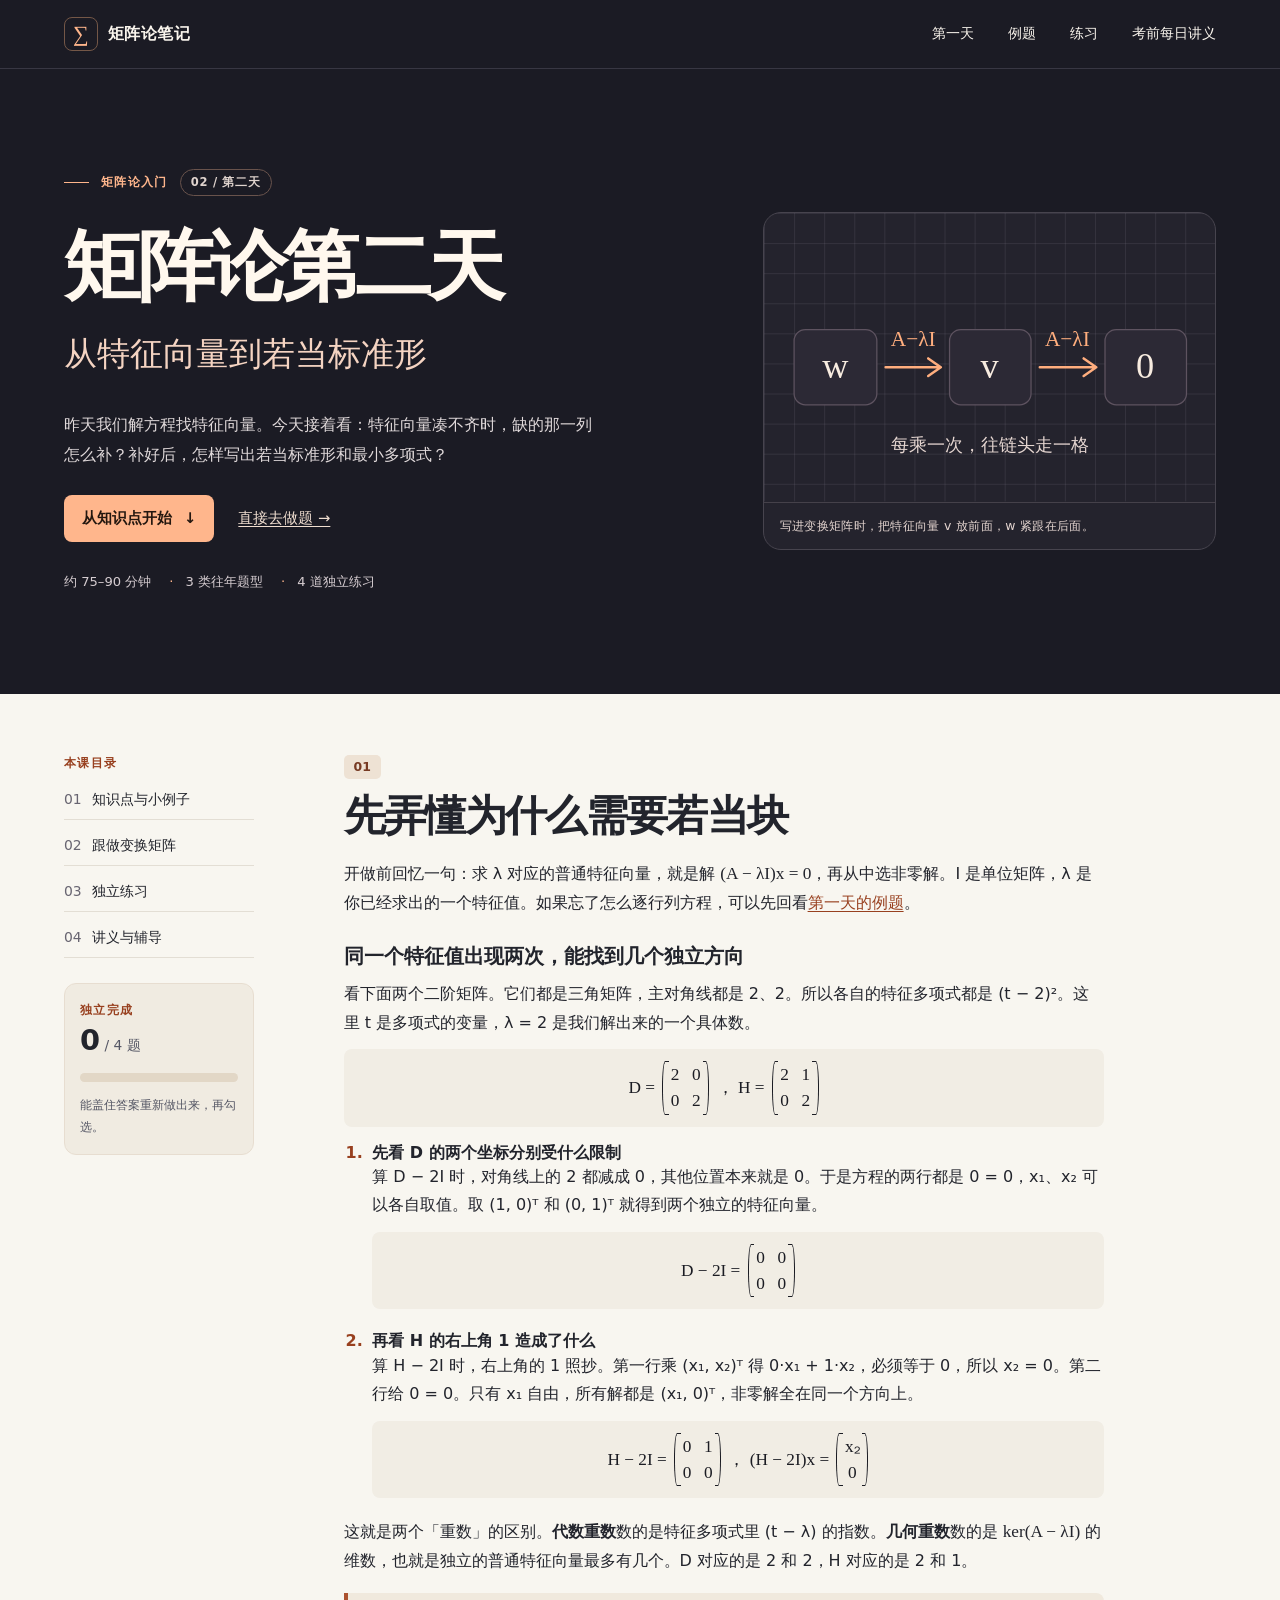
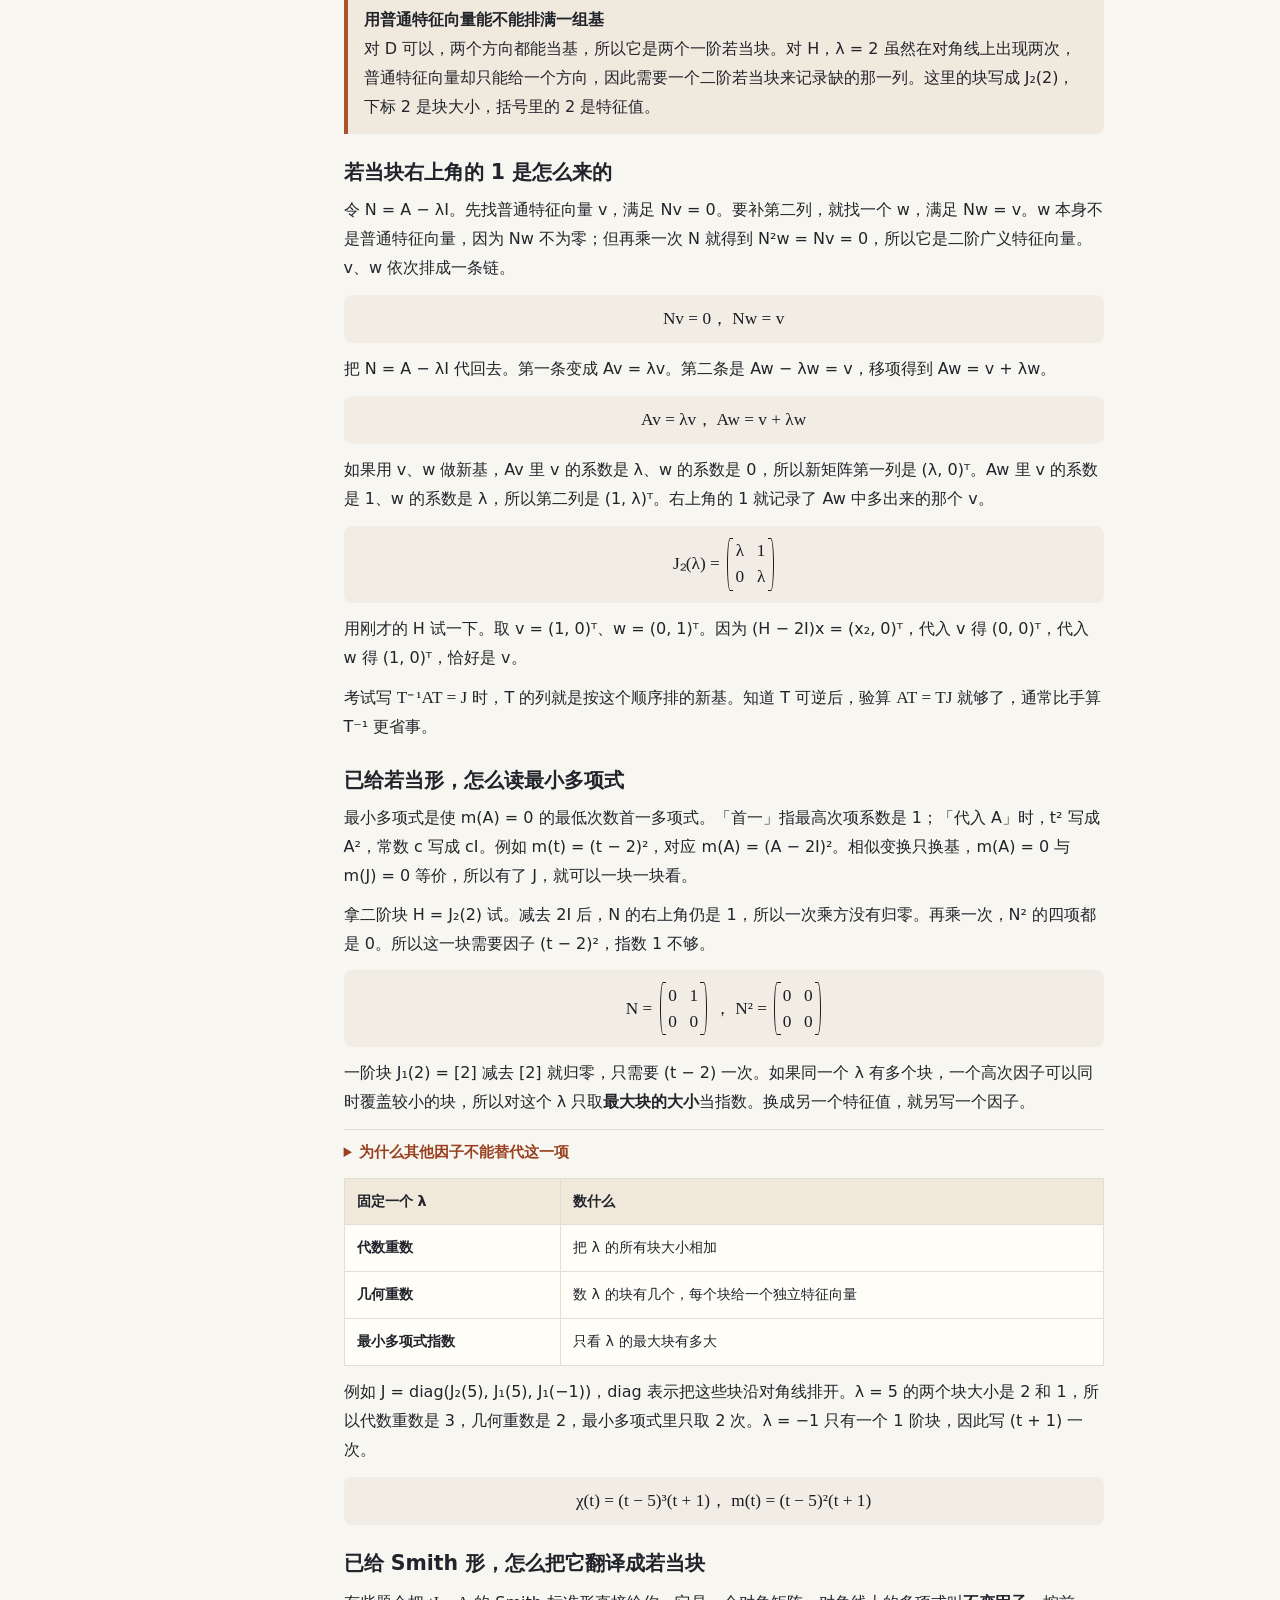
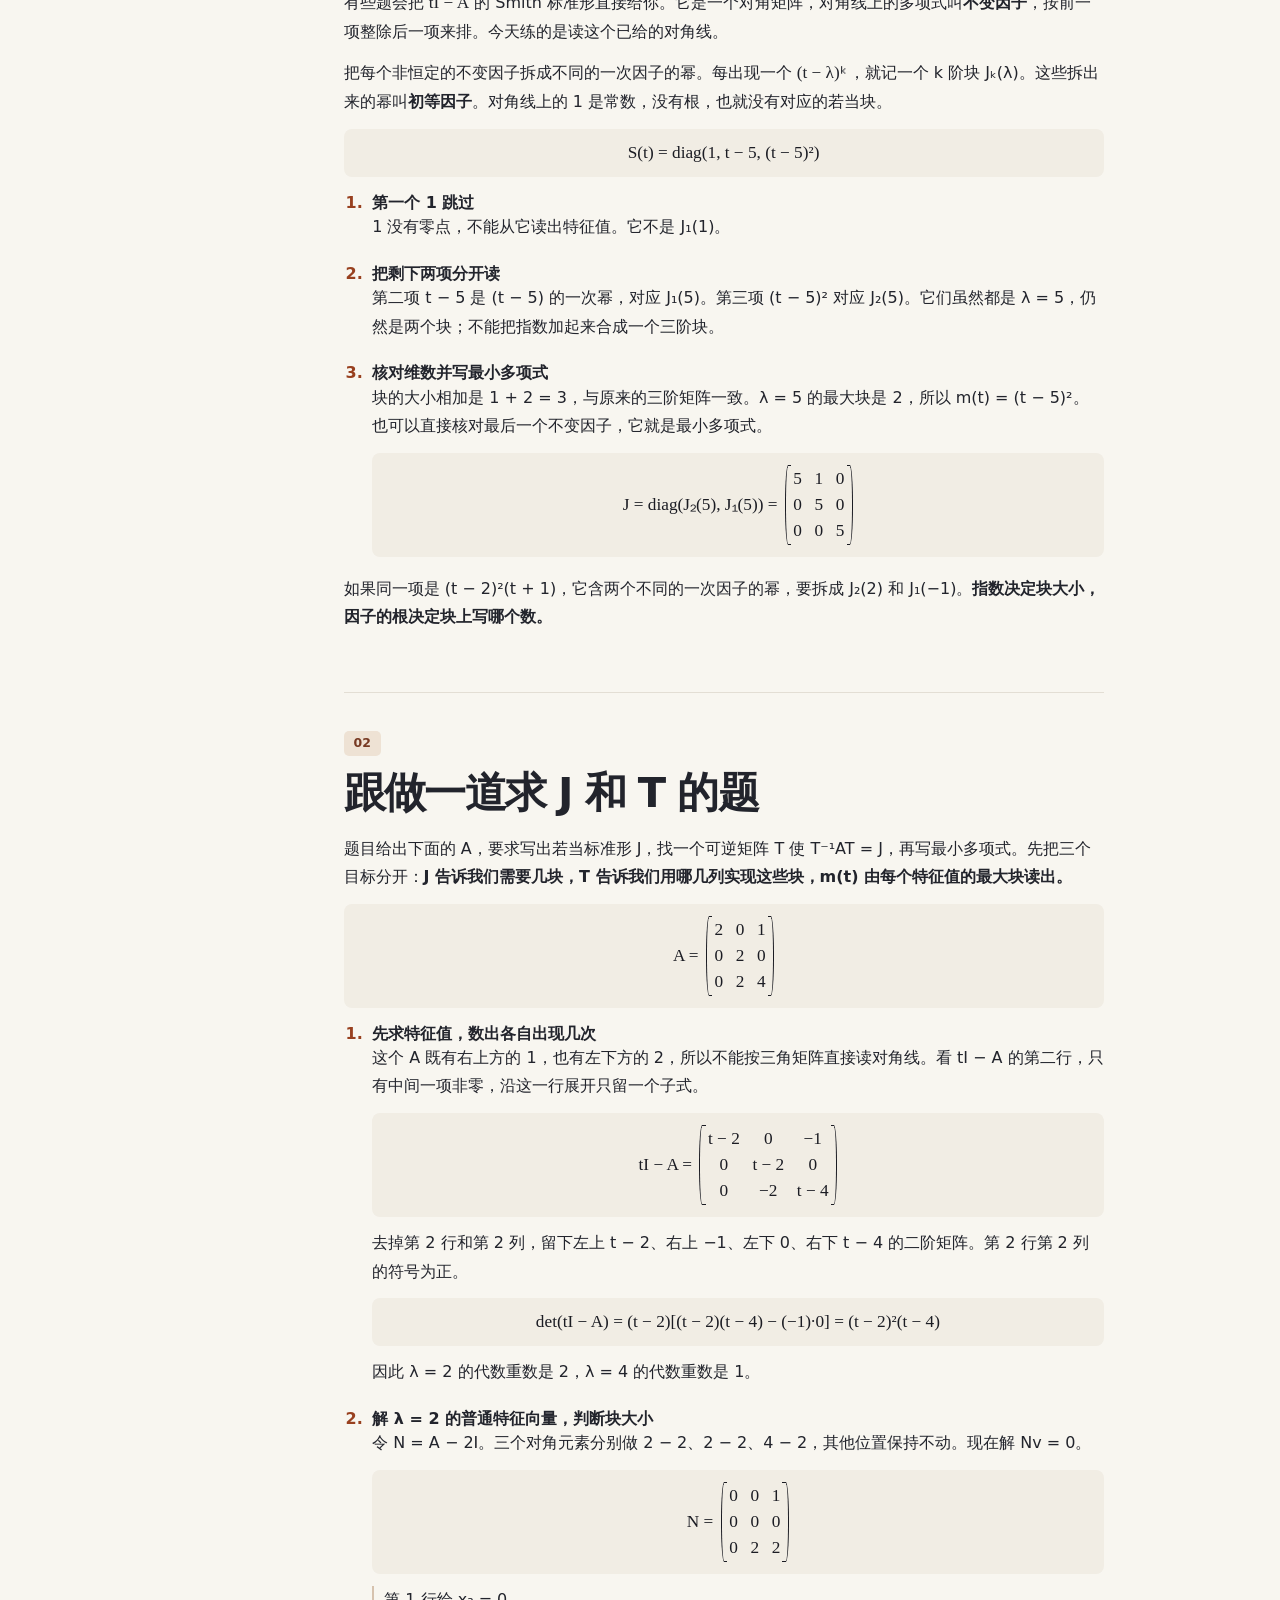
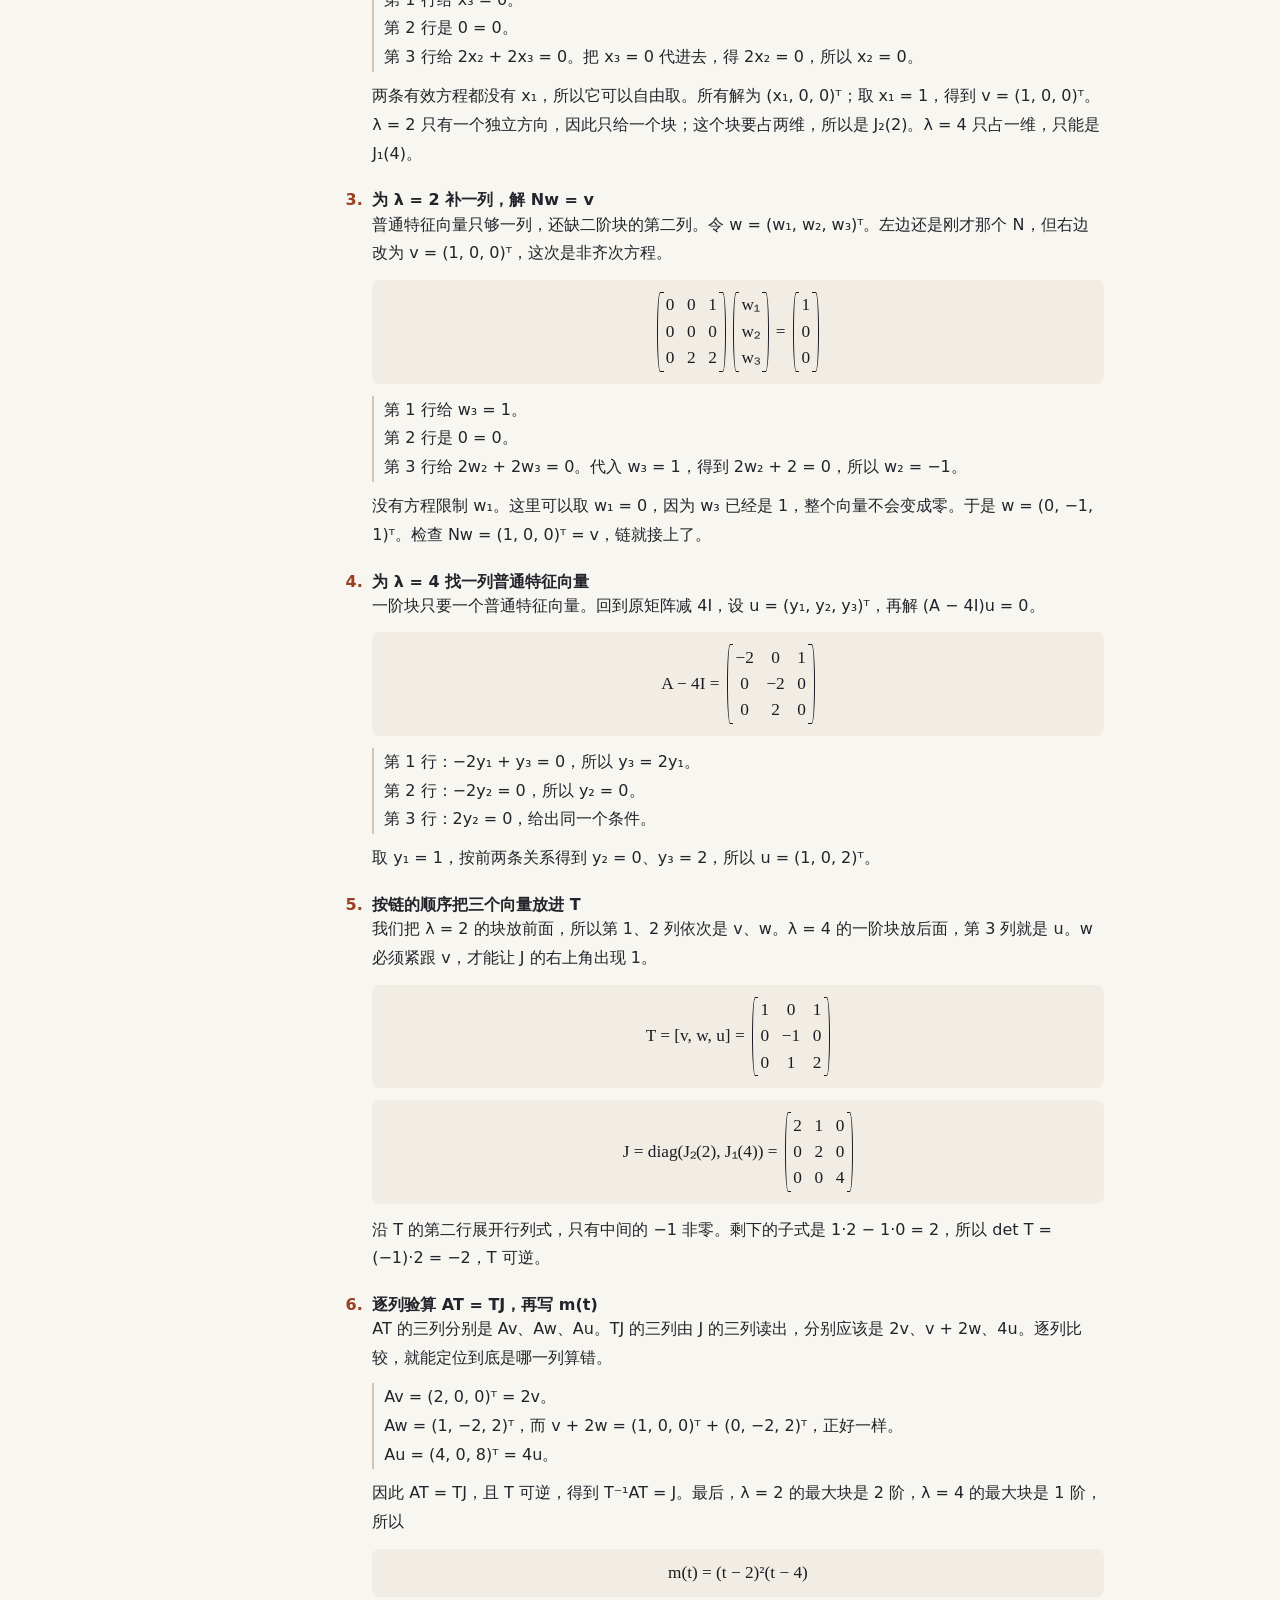
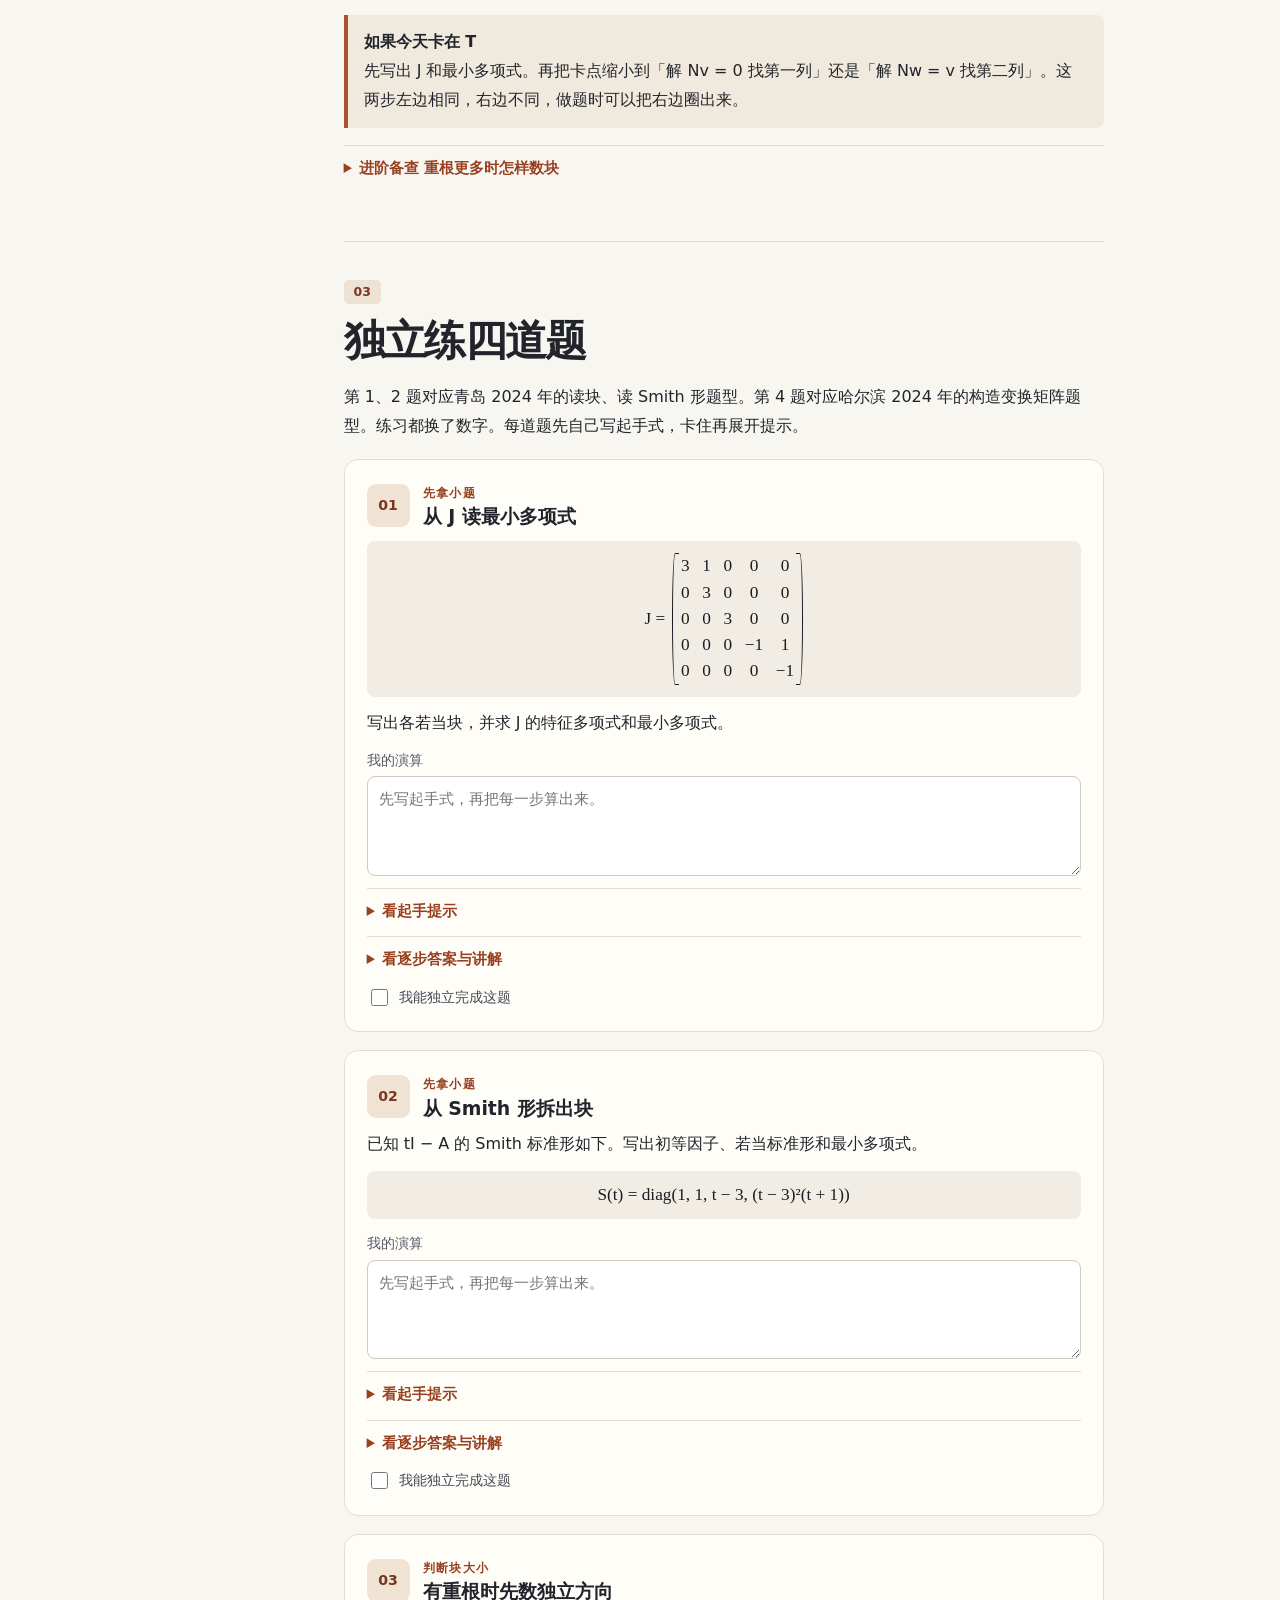
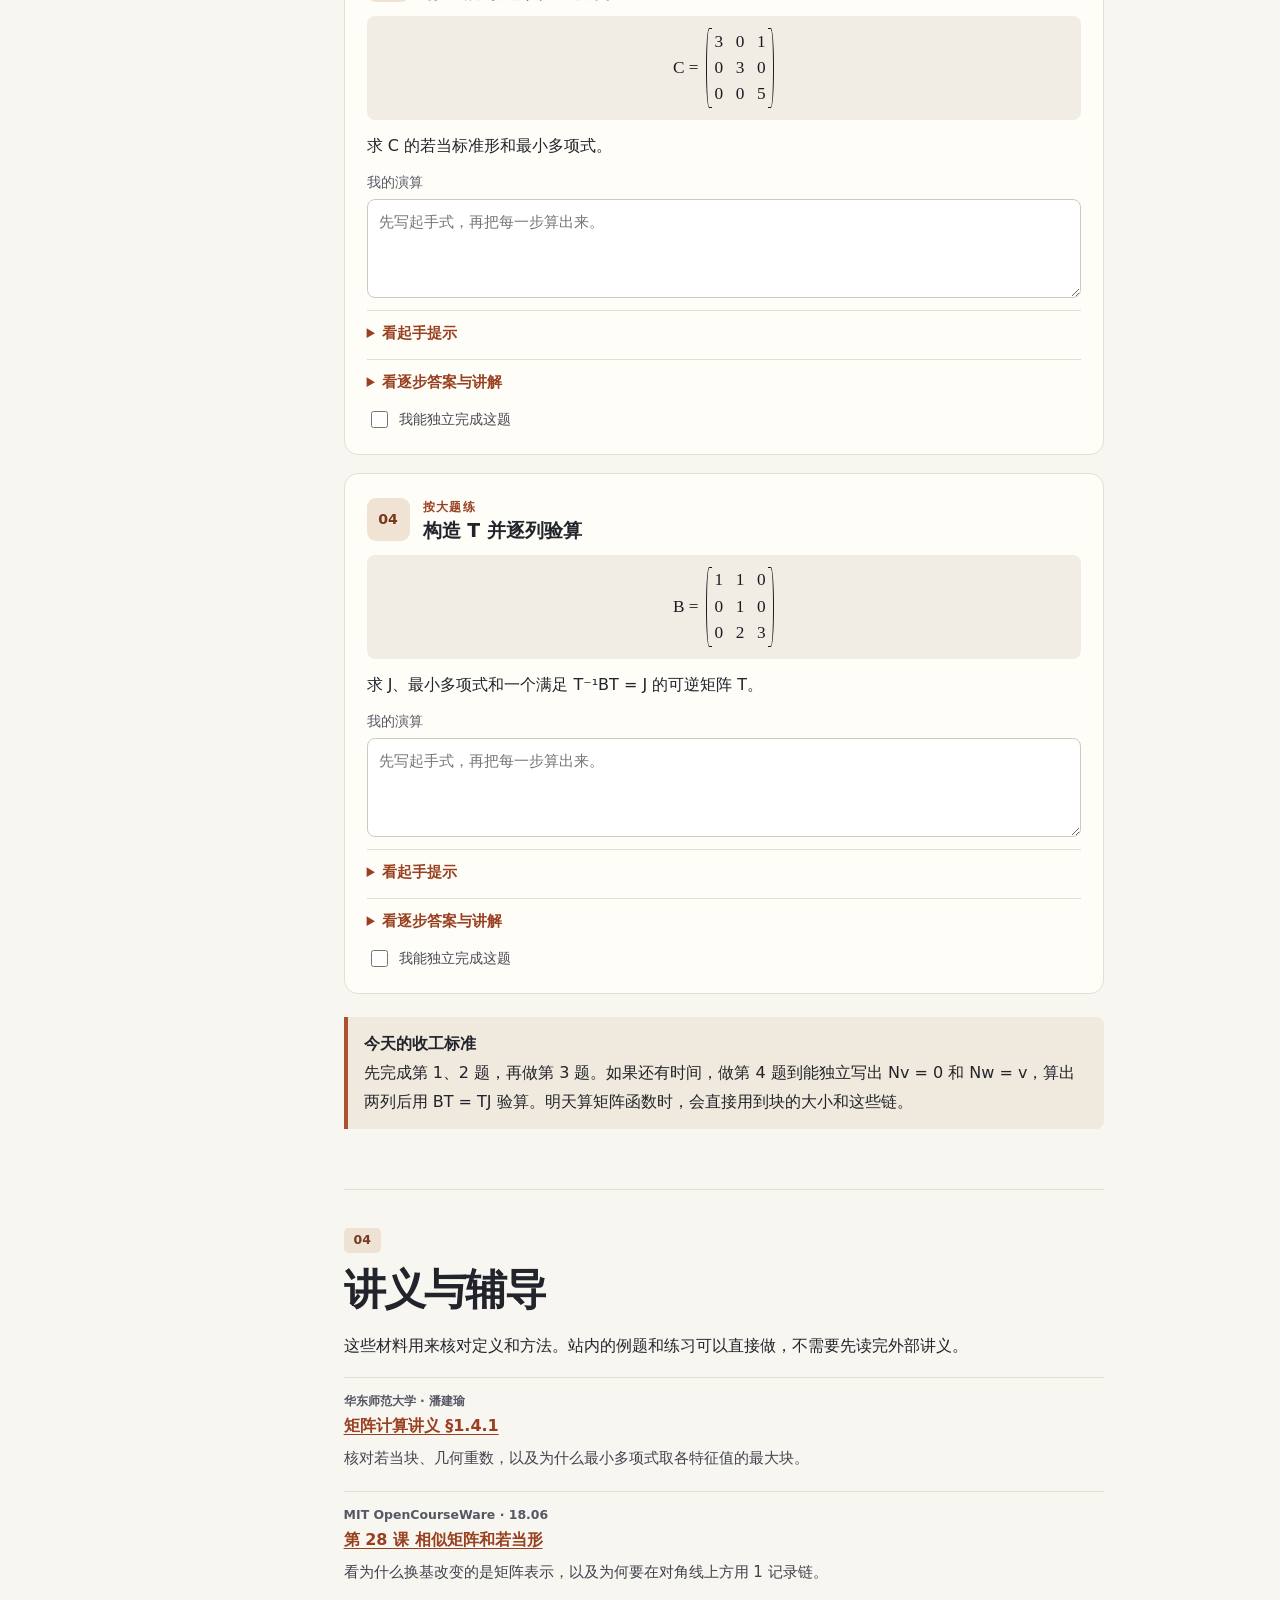
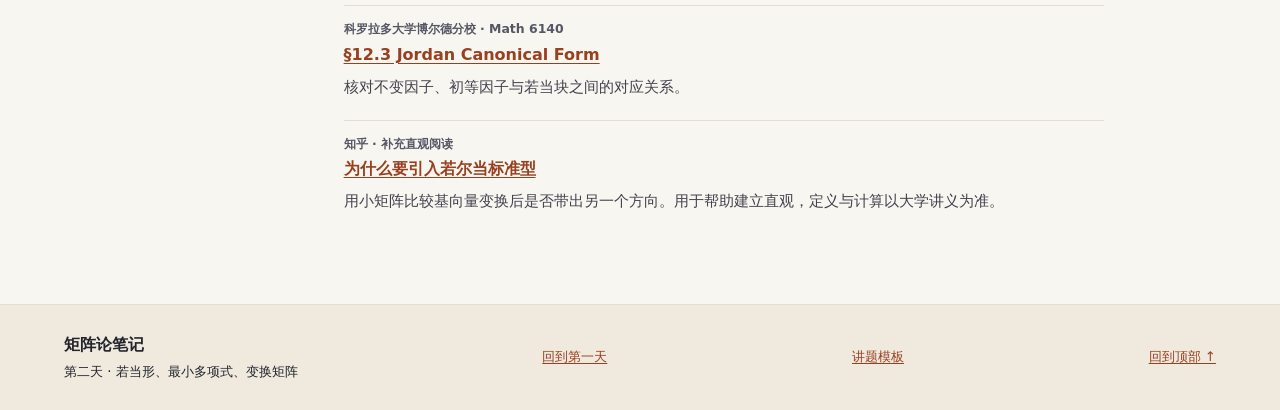
==== commit 2fc137e9: "Publish the six-day matrix theory exam guide" ====
--- a/day-2.html
+++ b/day-2.html
@@ -4,9 +4,9 @@
 <head><meta charset="utf-8"><meta name="viewport" content="width=device-width, initial-scale=1">
 <title>矩阵论第二天｜若当标准形</title>
 <meta name="description" content="从特征向量接到若当标准形。逐步学会读 Jordan 块和 Smith 形、求最小多项式、构造变换矩阵。">
-<link rel="stylesheet" href="./style.css"><script src="./study.js" defer></script></head>
+<link rel="stylesheet" href="./style.css"><script src="./study.js?v=2" defer></script></head>
 <body id="top" data-lesson="night-2"><a class="skip" href="#lesson">跳到正文</a>
-<header class="site-header"><div class="wrap header-inner"><a class="brand" href="./index.html"><span class="brand-mark" aria-hidden="true">∑</span>矩阵论笔记</a><nav aria-label="主要导航"><a href="./index.html">第一天</a><a href="#worked">例题</a><a href="#practice">练习</a></nav></div></header>
+<header class="site-header"><div class="wrap header-inner"><a class="brand" href="./index.html"><span class="brand-mark" aria-hidden="true">∑</span>矩阵论笔记</a><nav aria-label="主要导航"><a href="./index.html">第一天</a><a href="#worked">例题</a><a href="#practice">练习</a><a href="./daily/index.html">考前每日讲义</a></nav></div></header>
 <main class="page-content" id="lesson"><article class="post">
 <header class="hero"><div class="wrap hero-inner"><div>
 <p class="eyebrow hero-kicker"><span></span> 矩阵论入门 <b>02 / 第二天</b></p>
